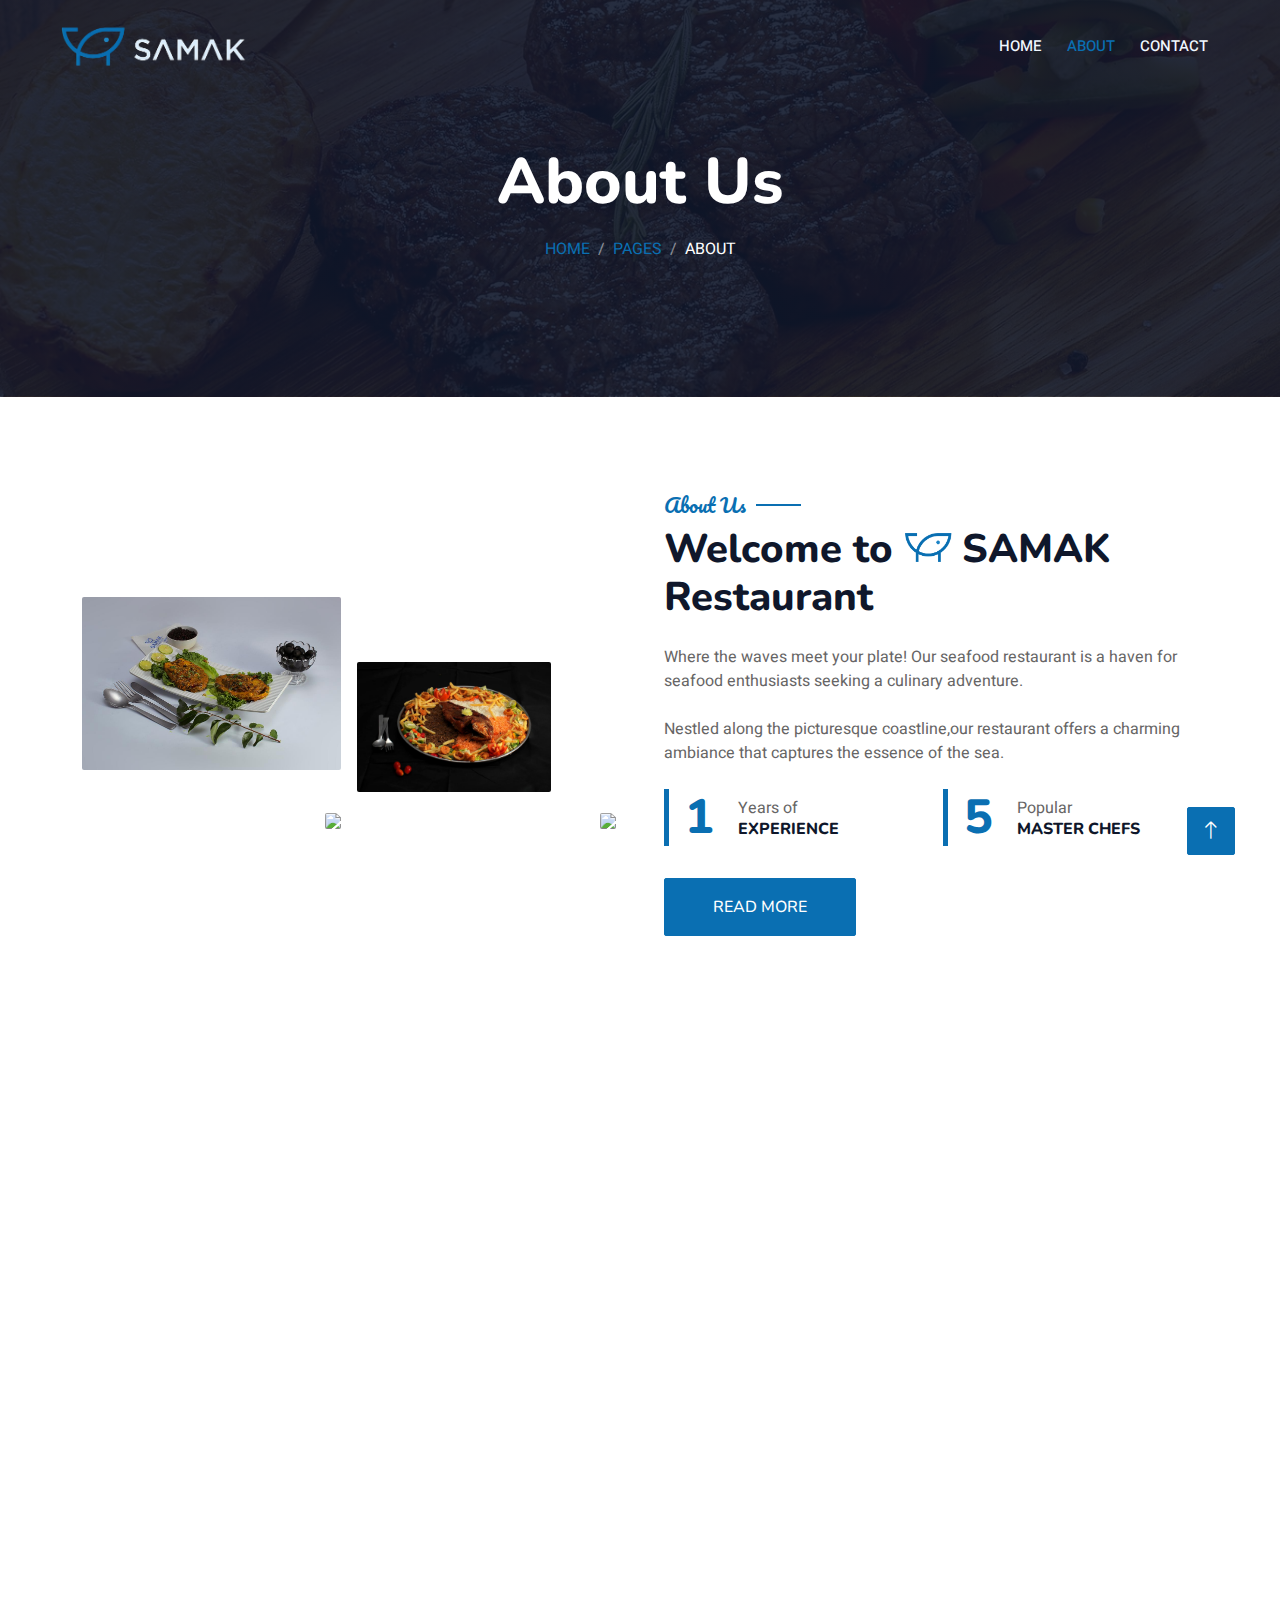
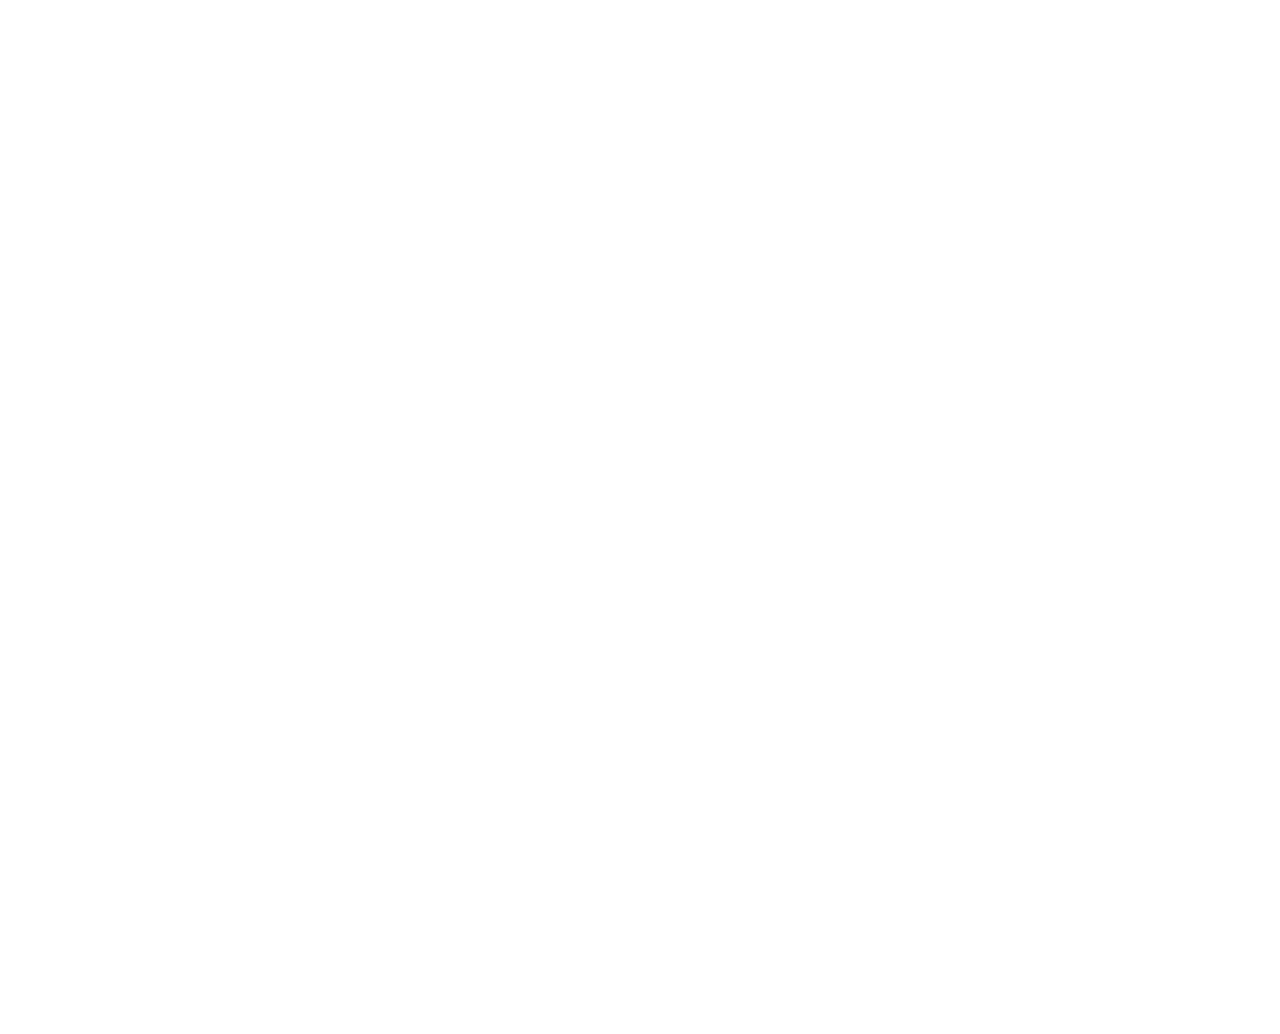
==== about.html @ fb77176c "logo link added" ====
<!DOCTYPE html>
<html lang="en">

<head>
    <meta charset="utf-8">
    <title>SAMAK</title>
    <meta content="width=device-width, initial-scale=1.0" name="viewport">
    <meta content="" name="keywords">
    <meta content="" name="description">

    <!-- Favicon -->
    <link href="logo/samak_logo.png" rel="icon">

    <!-- Google Web Fonts -->
    <link rel="preconnect" href="https://fonts.googleapis.com">
    <link rel="preconnect" href="https://fonts.gstatic.com" crossorigin>
    <link href="https://fonts.googleapis.com/css2?family=Heebo:wght@400;500;600&family=Nunito:wght@600;700;800&family=Pacifico&display=swap" rel="stylesheet">

    <!-- Icon Font Stylesheet -->
    <link href="https://cdnjs.cloudflare.com/ajax/libs/font-awesome/5.10.0/css/all.min.css" rel="stylesheet">
    <link href="https://cdn.jsdelivr.net/npm/bootstrap-icons@1.4.1/font/bootstrap-icons.css" rel="stylesheet">

    <!-- Libraries Stylesheet -->
    <link href="lib/animate/animate.min.css" rel="stylesheet">
    <link href="lib/owlcarousel/assets/owl.carousel.min.css" rel="stylesheet">
    <link href="lib/tempusdominus/css/tempusdominus-bootstrap-4.min.css" rel="stylesheet" />

    <!-- Customized Bootstrap Stylesheet -->
    <link href="css/bootstrap.min.css" rel="stylesheet">

    <!-- Template Stylesheet -->
    <link href="css/style.css" rel="stylesheet">
</head>

<body>
    <div class=" bg-white p-0">
        <!-- Spinner Start -->
        <div id="spinner" class="show bg-white position-fixed translate-middle w-100 vh-100 top-50 start-50 d-flex align-items-center justify-content-center">
            <div class="spinner-border text-primary" style="width: 3rem; height: 3rem;" role="status">
                <span class="sr-only">Loading...</span>
            </div>
        </div>
        <!-- Spinner End -->


        <!-- Navbar & Hero Start -->
        <div class=" position-relative p-0">
            <nav class="container-fluid navbar navbar-expand-lg navbar-dark bg-dark px-4 px-lg-5 py-3 py-lg-0">
                <a href="/" class="navbar-brand p-0">
                    <h1 class="text-light m-0"><i class="fa f me-3"><img src="logo/logo.png" alt=""></i></h1>
                    <!-- <img src="img/logo.png" alt="Logo"> -->
                </a>
                <button class="navbar-toggler" type="button" data-bs-toggle="collapse" data-bs-target="#navbarCollapse">
                    <span class="fa fa-bars"></span>
                </button>
                <div class="collapse navbar-collapse" id="navbarCollapse">
                    <div class="navbar-nav ms-auto py-0 pe-4">
                        <!-- <a href="about.html" class="nav-item nav-link active">About</a> -->
                        <a href="/" class="nav-item nav-link ">Home</a>
                        <a href="about.html" class="nav-item nav-link active">About</a>
                        <!-- <a href="service.html" class="nav-item nav-link">Service</a> -->
                        <!-- <a href="menu.html" class="nav-item nav-link">Menu</a> -->
                        <!-- <div class="nav-item dropdown">
                            <a href="#" class="nav-link dropdown-toggle" data-bs-toggle="dropdown">Pages</a>
                            <div class="dropdown-menu m-0">
                                <a href="booking.html" class="dropdown-item">Booking</a>
                                <a href="team.html" class="dropdown-item">Our Team</a>
                                <a href="testimonial.html" class="dropdown-item">Testimonial</a>
                            </div>
                        </div> -->
                        <a href="contact.html" class="nav-item nav-link">Contact</a>
                    </div>
                </div>
            </nav>

            <div class="py-5 bg-dark hero-header mb-5">
                <div class="container text-center my-5 pt-5 pb-4">
                    <h1 class="display-3 text-white mb-3 animated slideInDown">About Us</h1>
                    <nav aria-label="breadcrumb">
                        <ol class="breadcrumb justify-content-center text-uppercase">
                            <li class="breadcrumb-item"><a href="#">Home</a></li>
                            <li class="breadcrumb-item"><a href="#">Pages</a></li>
                            <li class="breadcrumb-item text-white active" aria-current="page">About</li>
                        </ol>
                    </nav>
                </div>
            </div>
        </div>
        <!-- Navbar & Hero End -->


        <!-- About Start -->
      <div class="container-xxl py-5">
        <div class="container">
          <div class="row g-5 align-items-center">
            <div class="col-lg-6">
              <div class="row g-3">
                <div class="col-6 text-start">
                  <img
                    class="img-fluid rounded w-100 wow zoomIn"
                    data-wow-delay="0.1s"
                    src="images/13.jpeg"
                  />
                </div>
                <div class="col-6 text-start">
                  <img
                    class="img-fluid rounded w-75 wow zoomIn"
                    data-wow-delay="0.3s"
                    src="images/17.jpeg"
                    style="margin-top: 25%"
                  />
                </div>
                <div class="col-6 text-end">
                  <img
                    class="img-fluid rounded w-75 wow zoomIn"
                    data-wow-delay="0.5s"
                    src="img/IMG_6110.png"
                  />
                </div>
                <div class="col-6 text-end">
                  <img
                    class="img-fluid rounded w-100 wow zoomIn"
                    data-wow-delay="0.7s"
                    src="img/IMG_6105.png"
                  />
                </div>
              </div>
            </div>
            <div class="col-lg-6">
              <h5
                class="section-title ff-secondary text-start text-primary fw-normal"
              >
                About Us
              </h5>
              <h1 class="mb-4">
                Welcome to
                <i class="fa text-primary me-2"
                  ><img
                    src="logo/samak_logo.png"
                    alt=""
                    style="width: 50px" /></i
                >SAMAK Restaurant
              </h1>
              <p class="mb-4">
                Where the waves meet your plate! Our seafood restaurant is a
                haven for seafood enthusiasts seeking a culinary adventure.
              </p>
              <p class="mb-4">
                Nestled along the picturesque coastline,our restaurant offers a
                charming ambiance that captures the essence of the sea.
              </p>
              <div class="row g-4 mb-4">
                <div class="col-sm-6">
                  <div
                    class="d-flex align-items-center border-start border-5 border-primary px-3"
                  >
                    <h1
                      class="flex-shrink-0 display-5 text-primary mb-0"
                      data-toggle="counter-up"
                    >
                      03
                    </h1>
                    <div class="ps-4">
                      <p class="mb-0">Years of</p>
                      <h6 class="text-uppercase mb-0">Experience</h6>
                    </div>
                  </div>
                </div>
                <div class="col-sm-6">
                  <div
                    class="d-flex align-items-center border-start border-5 border-primary px-3"
                  >
                    <h1
                      class="flex-shrink-0 display-5 text-primary mb-0"
                      data-toggle="counter-up"
                    >
                      15
                    </h1>
                    <div class="ps-4">
                      <p class="mb-0">Popular</p>
                      <h6 class="text-uppercase mb-0">Master Chefs</h6>
                    </div>
                  </div>
                </div>
              </div>
              <a class="btn btn-primary py-3 px-5 mt-2" href="">Read More</a>
            </div>
          </div>
        </div>
      </div>
      <!-- About End -->


        <!-- Team Start -->
        <div class="container-xxl pt-5 pb-3">
            <div class="container">
                <div class="text-center wow fadeInUp" data-wow-delay="0.1s">
                    <h5 class="section-title ff-secondary text-center text-primary fw-normal">Team Members</h5>
                    <h1 class="mb-5">Our Master Chefs</h1>
                </div>
                <div class="row g-4">
                    <div class="col-lg-3 col-md-6 wow fadeInUp" data-wow-delay="0.1s">
                        <div class="team-item text-center rounded overflow-hidden">
                            <div class="rounded-circle overflow-hidden m-4">
                                <img class="img-fluid" src="img/pep.png" alt="">
                            </div>
                            <h5 class="mb-0">Salman</h5>
                            <small>Seafood Maestro</small>
                            <div class="d-flex justify-content-center mt-3">
                                <a class="btn btn-square btn-primary mx-1" href=""><i class="fab fa-facebook-f"></i></a>
                                <a class="btn btn-square btn-primary mx-1" href=""><i class="fab fa-twitter"></i></a>
                                <a class="btn btn-square btn-primary mx-1" href=""><i class="fab fa-instagram"></i></a>
                            </div>
                        </div>
                    </div>
                    <div class="col-lg-3 col-md-6 wow fadeInUp" data-wow-delay="0.3s">
                        <div class="team-item text-center rounded overflow-hidden">
                            <div class="rounded-circle overflow-hidden m-4">
                                <img class="img-fluid" src="img/pep.png" alt="">
                            </div>
                            <h5 class="mb-0">Saajan</h5>
                            <small>Spice Expert</small>
                            <div class="d-flex justify-content-center mt-3">
                                <a class="btn btn-square btn-primary mx-1" href=""><i class="fab fa-facebook-f"></i></a>
                                <a class="btn btn-square btn-primary mx-1" href=""><i class="fab fa-twitter"></i></a>
                                <a class="btn btn-square btn-primary mx-1" href=""><i class="fab fa-instagram"></i></a>
                            </div>
                        </div>
                    </div>
                    <div class="col-lg-3 col-md-6 wow fadeInUp" data-wow-delay="0.5s">
                        <div class="team-item text-center rounded overflow-hidden">
                            <div class="rounded-circle overflow-hidden m-4">
                                <img class="img-fluid" src="img/pep.png" alt="">
                            </div>
                            <h5 class="mb-0">Nasim</h5>
                            <small>Grill Master</small>
                            <div class="d-flex justify-content-center mt-3">
                                <a class="btn btn-square btn-primary mx-1" href=""><i class="fab fa-facebook-f"></i></a>
                                <a class="btn btn-square btn-primary mx-1" href=""><i class="fab fa-twitter"></i></a>
                                <a class="btn btn-square btn-primary mx-1" href=""><i class="fab fa-instagram"></i></a>
                            </div>
                        </div>
                    </div>
                    <div class="col-lg-3 col-md-6 wow fadeInUp" data-wow-delay="0.7s">
                        <div class="team-item text-center rounded overflow-hidden">
                            <div class="rounded-circle overflow-hidden m-4">
                                <img class="img-fluid" src="img/pep.png" alt="">
                            </div>
                            <h5 class="mb-0">Shailaja</h5>
                            <small>Curry Connoisseur</small>
                            <div class="d-flex justify-content-center mt-3">
                                <a class="btn btn-square btn-primary mx-1" href=""><i class="fab fa-facebook-f"></i></a>
                                <a class="btn btn-square btn-primary mx-1" href=""><i class="fab fa-twitter"></i></a>
                                <a class="btn btn-square btn-primary mx-1" href=""><i class="fab fa-instagram"></i></a>
                            </div>
                        </div>
                    </div>
                </div>
            </div>
        </div>
        <!-- Team End -->
        <!-- Testimonial Start -->
        <div class="container-xxl py-5 wow fadeInUp" data-wow-delay="0.1s">
            <div class="container">
                <div class="text-center">
                    <h5 class="section-title ff-secondary text-center text-primary fw-normal">Testimonial</h5>
                    <h1 class="mb-5">Our Clients Say!!!</h1>
                </div>
                <div class="owl-carousel testimonial-carousel">
                    <div class="testimonial-item bg-transparent border rounded p-4">
                        <i class="fa fa-quote-left fa-2x text-primary mb-3"></i>
                        <p>Samak is an absolute gem in Kottakkal! The freshness of their seafood dishes is unparalleled. Every visit is a delightful experience, and I can't recommend them enough.</p>
                        <div class="d-flex align-items-center">
                            <img class="img-fluid flex-shrink-0 rounded-circle" src="img/t1.jpg" style="width: 50px; height: 50px;">
                            <div class="ps-3">
                                <h5 class="mb-1">Basims Plate</h5>
                                <small>Food Blogger</small>
                            </div>
                        </div>
                    </div>
                    <div class="testimonial-item bg-transparent border rounded p-4">
                        <i class="fa fa-quote-left fa-2x text-primary mb-3"></i>
                        <p>I've been a regular at Samak for years, and the quality of their seafood never disappoints. From the flavorful curries to the perfectly grilled fish, every dish is a culinary masterpiece.</p>
                        <div class="d-flex align-items-center">
                            <img class="img-fluid flex-shrink-0 rounded-circle" src="img/pep.png" style="width: 50px; height: 50px;">
                            <div class="ps-3">
                                <h5 class="mb-1">Vahid Dubai</h5>
                                <small>Personal Blogger</small>
                            </div>
                        </div>
                    </div>
                    <div class="testimonial-item bg-transparent border rounded p-4">
                        <i class="fa fa-quote-left fa-2x text-primary mb-3"></i>
                        <p>Samak is my go-to spot for authentic seafood in Malappuram. The ambiance is charming, the service is excellent, and the food is always fresh and flavorful. Highly recommended!</p>
                        <div class="d-flex align-items-center">
                            <img class="img-fluid flex-shrink-0 rounded-circle" src="img/t3.jpg" style="width: 50px; height: 50px;">
                            <div class="ps-3">
                                <h5 class="mb-1">Nadirshah</h5>
                                <small>Indian Actor</small>
                            </div>
                        </div>
                    </div>
                    <div class="testimonial-item bg-transparent border rounded p-4">
                        <i class="fa fa-quote-left fa-2x text-primary mb-3"></i>
                        <p>Eating at Samak is like taking a culinary journey through the flavors of Kerala. Each dish is expertly prepared, and the taste is simply divine. A must-visit for seafood lovers!</p>
                        <div class="d-flex align-items-center">
                            <img class="img-fluid flex-shrink-0 rounded-circle" src="img/t4.jpg" style="width: 50px; height: 50px;">
                            <div class="ps-3">
                                <h5 class="mb-1">Vinod kovoor</h5>
                                <small>Indian Actor</small>
                            </div>
                        </div>
                    </div>
                </div>
            </div>
        </div>
        <!-- Testimonial End -->
        

         <!-- Footer Start -->
         <div
         class="container-fluid bg-dark text-light footer pt-5 mt-5 wow fadeIn"
         data-wow-delay="0.1s"
       >
         <div class="container py-5">
           <div class="row g-5">
             
             <div class="col-lg-3 col-md-6">
               <h4
                 class="section-title ff-secondary text-start text-primary fw-normal mb-4"
               >
                 Contact
               </h4>
               <p class="mb-2">
                 <i class="fa fa-map-marker-alt me-3"></i>Samak Restaurant,
                 Kottakkal
               </p>
               <p style="margin-left: 26px">Palathara, Opp Royal Enfield</p>
               <p class="mb-2"><i class="fa fa-phone-alt me-3"></i>9605705000</p>
               <p class="mb-2"><i class="fa fa-phone-alt me-3"></i>9605715000</p>
 
               <!-- <p class="mb-2"><i class="fa fa-envelope me-3"></i>info@example.com</p> -->
               <div class="d-flex pt-2">
                 <a
                   class="btn btn-outline-light btn-social"
                   href="https://www.instagram.com/samakrestaurant?igsh=OWw5OXl3c2NpbWZ4"
                   ><i class="fab fa-instagram"></i
                 ></a>
                 <!-- <a class="btn btn-outline-light btn-social" href=""><i class="fab fa-twitter"></i></a> -->
                 <a class="btn btn-outline-light btn-social" href=""
                   ><i class="fab fa-facebook-f"></i
                 ></a>
 
                 <a class="btn btn-outline-light btn-social" href=""
                   ><i class="fab fa-youtube"></i
                 ></a>
               </div>
             </div>
             <div class="col-lg-3 col-md-6">
               <h4
                 class="section-title ff-secondary text-start text-primary fw-normal mb-4"
               >
                 Contact
               </h4>
               <p class="mb-2">
                 <i class="fa fa-map-marker-alt me-3"></i>Samak Restaurant
                 Pondichery
               </p>
               <p style="margin-left: 26px">
                 Annanagar ,Nellithope,Near IG Signal
               </p>
               <p class="mb-2"><i class="fa fa-phone-alt me-3"></i>9751434000</p>
               <p class="mb-2"><i class="fa fa-phone-alt me-3"></i>9751334000</p>
 
               <div class="d-flex pt-2">
                 <a
                   class="btn btn-outline-light btn-social"
                   href="https://www.instagram.com/samak_restaurant_pondy?igsh=ZHo1Mm9mdno1NWti"
                   ><i class="fab fa-instagram"></i
                 ></a>
                 <a class="btn btn-outline-light btn-social" href=""
                   ><i class="fab fa-facebook-f"></i
                 ></a>
                 <a class="btn btn-outline-light btn-social" href=""
                   ><i class="fab fa-youtube"></i
                 ></a>
                 <!-- <a class="btn btn-outline-light btn-social" href=""><i class="fab fa-linkedin-in"></i></a> -->
               </div>
             </div>
             <div class="col-lg-3 col-md-6">
               <h4
                 class="section-title ff-secondary text-start text-primary fw-normal mb-4"
               >
                 Contact
               </h4>
               <p class="mb-2">
                 <i class="fa fa-map-marker-alt me-3"></i>Samak Heritage
                 Restaurant
               </p>
               <p style="margin-left: 26px">
                 Chavakkad Ottathengu, Ernakulam Road
               </p>
               <p class="mb-2"><i class="fa fa-phone-alt me-3"></i>9037007000</p>
               <div class="d-flex pt-2">
                 <a
                   class="btn btn-outline-light btn-social"
                   href="https://www.instagram.com/samak_heritage_restaurant?igsh=NjB6aXA1MTFsZDVz"
                   ><i class="fab fa-instagram"></i
                 ></a>
                 <a class="btn btn-outline-light btn-social" href=""
                   ><i class="fab fa-facebook-f"></i
                 ></a>
                 <a class="btn btn-outline-light btn-social" href=""
                   ><i class="fab fa-youtube"></i
                 ></a>
                 <!-- <a class="btn btn-outline-light btn-social" href=""><i class="fab fa-linkedin-in"></i></a> -->
               </div>
             </div>
             <div class="col-lg-3 col-md-6">
               <h4
                 class="section-title ff-secondary text-start text-primary fw-normal mb-4"
               >
                 Opening
               </h4>
               <h5 class="text-light fw-normal">Monday - Saturday</h5>
               <p>09AM - 09PM</p>
               <h5 class="text-light fw-normal">Sunday</h5>
               <p>10AM - 08PM</p>
             </div>
           </div>
           <!-- <div class="col-lg-3 col-md-6">
                         <h4 class="section-title ff-secondary text-start text-primary fw-normal mb-4">Newsletter</h4>
                         <p>Dolor amet sit justo amet elitr clita ipsum elitr est.</p>
                         <div class="position-relative mx-auto" style="max-width: 400px;">
                             <input class="form-control border-primary w-100 py-3 ps-4 pe-5" type="text" placeholder="Your email">
                             <button type="button" class="btn btn-primary py-2 position-absolute top-0 end-0 mt-2 me-2">SignUp</button>
                         </div>
                     </div> -->
         </div>
         <div class="container">
           <div class="copyright">
             <div class="row">
               <div class="col-md-6 text-center text-md-start mb-3 mb-md-0">
                 &copy; <a class="border-bottom" href="#"></a> All Right
                 Reserved.
 
                 <!--/*** This template is free as long as you keep the footer author’s credit link/attribution link/backlink. If you'd like to use the template without the footer author’s credit link/attribution link/backlink, you can purchase the Credit Removal License from "https://wexorai.com/credit-removal". Thank you for your support. ***/-->
                 Designed By
                 <a class="border-bottom" href="https://wexorai.com">WexorAI</a>
               </div>
               <div class="col-md-6 text-center text-md-end">
                 <div class="footer-menu">
                   <a href="">Home</a>
                   <a href="">about</a>
                   <a href="">contact</a>
                 </div>
               </div>
             </div>
           </div>
         </div>
       </div>
        <!-- Footer End -->



        <!-- Back to Top -->
        <a href="#" class="btn btn-lg btn-primary btn-lg-square back-to-top"><i class="bi bi-arrow-up"></i></a>
    </div>

    <!-- JavaScript Libraries -->
    <script src="https://code.jquery.com/jquery-3.4.1.min.js"></script>
    <script src="https://cdn.jsdelivr.net/npm/bootstrap@5.0.0/dist/js/bootstrap.bundle.min.js"></script>
    <script src="lib/wow/wow.min.js"></script>
    <script src="lib/easing/easing.min.js"></script>
    <script src="lib/waypoints/waypoints.min.js"></script>
    <script src="lib/counterup/counterup.min.js"></script>
    <script src="lib/owlcarousel/owl.carousel.min.js"></script>
    <script src="lib/tempusdominus/js/moment.min.js"></script>
    <script src="lib/tempusdominus/js/moment-timezone.min.js"></script>
    <script src="lib/tempusdominus/js/tempusdominus-bootstrap-4.min.js"></script>

    <!-- Template Javascript -->
    <script src="js/main.js"></script>
</body>

</html>
---- css/style.css ----
/********** Template CSS **********/


:root {
    --primary: #0A6FB2;
    --light: #F1F8FF;
    --dark: #0F172B;
}

.ff-secondary {
    font-family: 'Pacifico', cursive;
}

.fw-medium {
    font-weight: 600 !important;
}

.fw-semi-bold {
    font-weight: 700 !important;
}

.back-to-top {
    position: fixed;
    display: none;
    right: 45px;
    bottom: 45px;
    z-index: 99;
}


/*** Spinner ***/
#spinner {
    opacity: 0;
    visibility: hidden;
    transition: opacity .5s ease-out, visibility 0s linear .5s;
    z-index: 99999;
}

#spinner.show {
    transition: opacity .5s ease-out, visibility 0s linear 0s;
    visibility: visible;
    opacity: 1;
}


/*** Button ***/
.btn {
    font-family: 'Nunito', sans-serif;
    font-weight: 500;
    text-transform: uppercase;
    transition: .5s;
}

.btn.btn-primary,
.btn.btn-secondary {
    color: #FFFFFF;
}

.btn-square {
    width: 38px;
    height: 38px;
}

.btn-sm-square {
    width: 32px;
    height: 32px;
}

.btn-lg-square {
    width: 48px;
    height: 48px;
}

.btn-square,
.btn-sm-square,
.btn-lg-square {
    padding: 0;
    display: flex;
    align-items: center;
    justify-content: center;
    font-weight: normal;
    border-radius: 2px;
}


/*** Navbar ***/
.navbar-dark .navbar-nav .nav-link {
    position: relative;
    margin-left: 25px;
    padding: 35px 0;
    font-size: 15px;
    color: var(--light) !important;
    text-transform: uppercase;
    font-weight: 500;
    outline: none;
    transition: .5s;
}

.sticky-top.navbar-dark .navbar-nav .nav-link {
    padding: 20px 0;
}

.navbar-dark .navbar-nav .nav-link:hover,
.navbar-dark .navbar-nav .nav-link.active {
    color: var(--primary) !important;
}

.navbar-dark .navbar-brand img {
    max-height: 60px;
    transition: .5s;
}

.sticky-top.navbar-dark .navbar-brand img {
    max-height: 45px;
}

@media (max-width: 991.98px) {
    .sticky-top.navbar-dark {
        position: relative;
    }

    .navbar-dark .navbar-collapse {
        margin-top: 15px;
        border-top: 1px solid rgba(255, 255, 255, .1)
    }

    .navbar-dark .navbar-nav .nav-link,
    .sticky-top.navbar-dark .navbar-nav .nav-link {
        padding: 10px 0;
        margin-left: 0;
    }

    .navbar-dark .navbar-brand img {
        max-height: 45px;
    }
}

@media (min-width: 992px) {
    .navbar-dark {
        position: absolute;
        width: 100%;
        top: 0;
        left: 0;
        z-index: 999;
        background: transparent !important;
    }
    
    .sticky-top.navbar-dark {
        position: fixed;
        background: var(--dark) !important;
    }
}


/*** Hero Header ***/
.hero-header {
    background: linear-gradient(rgba(15, 23, 43, .9), rgba(15, 23, 43, .9)), url(../img/bg-hero.jpg);
    background-position: center center;
    background-repeat: no-repeat;
    background-size: cover;
}

.hero-header img {
    animation: imgRotate 50s linear infinite;
}

@keyframes imgRotate { 
    100% { 
        transform: rotate(360deg); 
    } 
}

.breadcrumb-item + .breadcrumb-item::before {
    color: rgba(255, 255, 255, .5);
}


/*** Section Title ***/
.section-title {
    position: relative;
    display: inline-block;
}

.section-title::before {
    position: absolute;
    content: "";
    width: 45px;
    height: 2px;
    top: 50%;
    left: -55px;
    margin-top: -1px;
    background: var(--primary);
}

.section-title::after {
    position: absolute;
    content: "";
    width: 45px;
    height: 2px;
    top: 50%;
    right: -55px;
    margin-top: -1px;
    background: var(--primary);
}

.section-title.text-start::before,
.section-title.text-end::after {
    display: none;
}


/*** Service ***/
.service-item {
    box-shadow: 0 0 45px rgba(0, 0, 0, .08);
    transition: .5s;
}

.service-item:hover {
    background: var(--primary);
}

.service-item * {
    transition: .5s;
}

.service-item:hover * {
    color: var(--light) !important;
}


/*** Food Menu ***/
.nav-pills .nav-item .active {
    border-bottom: 2px solid var(--primary);
}


/*** Youtube Video ***/
.video {
    position: relative;
    height: 100%;
    min-height: 500px;
    background: linear-gradient(rgba(15, 23, 43, .1), rgba(15, 23, 43, .1)), url(../img/video.jpg);
    background-position: center center;
    background-repeat: no-repeat;
    background-size: cover;
}

.video .btn-play {
    position: absolute;
    z-index: 3;
    top: 50%;
    left: 50%;
    transform: translateX(-50%) translateY(-50%);
    box-sizing: content-box;
    display: block;
    width: 32px;
    height: 44px;
    border-radius: 50%;
    border: none;
    outline: none;
    padding: 18px 20px 18px 28px;
}

.video .btn-play:before {
    content: "";
    position: absolute;
    z-index: 0;
    left: 50%;
    top: 50%;
    transform: translateX(-50%) translateY(-50%);
    display: block;
    width: 100px;
    height: 100px;
    background: var(--primary);
    border-radius: 50%;
    animation: pulse-border 1500ms ease-out infinite;
}

.video .btn-play:after {
    content: "";
    position: absolute;
    z-index: 1;
    left: 50%;
    top: 50%;
    transform: translateX(-50%) translateY(-50%);
    display: block;
    width: 100px;
    height: 100px;
    background: var(--primary);
    border-radius: 50%;
    transition: all 200ms;
}

.video .btn-play img {
    position: relative;
    z-index: 3;
    max-width: 100%;
    width: auto;
    height: auto;
}

.video .btn-play span {
    display: block;
    position: relative;
    z-index: 3;
    width: 0;
    height: 0;
    border-left: 32px solid var(--dark);
    border-top: 22px solid transparent;
    border-bottom: 22px solid transparent;
}

@keyframes pulse-border {
    0% {
        transform: translateX(-50%) translateY(-50%) translateZ(0) scale(1);
        opacity: 1;
    }

    100% {
        transform: translateX(-50%) translateY(-50%) translateZ(0) scale(1.5);
        opacity: 0;
    }
}

#videoModal {
    z-index: 99999;
}

#videoModal .modal-dialog {
    position: relative;
    max-width: 800px;
    margin: 60px auto 0 auto;
}

#videoModal .modal-body {
    position: relative;
    padding: 0px;
}

#videoModal .close {
    position: absolute;
    width: 30px;
    height: 30px;
    right: 0px;
    top: -30px;
    z-index: 999;
    font-size: 30px;
    font-weight: normal;
    color: #FFFFFF;
    background: #000000;
    opacity: 1;
}


/*** Team ***/
.team-item {
    box-shadow: 0 0 45px rgba(0, 0, 0, .08);
    height: calc(100% - 38px);
    transition: .5s;
}

.team-item img {
    transition: .5s;
}

.team-item:hover img {
    transform: scale(1.1);
}

.team-item:hover {
    height: 100%;
}

.team-item .btn {
    border-radius: 38px 38px 0 0;
}


/*** Testimonial ***/
.testimonial-carousel .owl-item .testimonial-item,
.testimonial-carousel .owl-item.center .testimonial-item * {
    transition: .5s;
}

.testimonial-carousel .owl-item.center .testimonial-item {
    background: var(--primary) !important;
    border-color: var(--primary) !important;
}

.testimonial-carousel .owl-item.center .testimonial-item * {
    color: var(--light) !important;
}

.testimonial-carousel .owl-dots {
    margin-top: 24px;
    display: flex;
    align-items: flex-end;
    justify-content: center;
}

.testimonial-carousel .owl-dot {
    position: relative;
    display: inline-block;
    margin: 0 5px;
    width: 15px;
    height: 15px;
    border: 1px solid #CCCCCC;
    border-radius: 15px;
    transition: .5s;
}

.testimonial-carousel .owl-dot.active {
    background: var(--primary);
    border-color: var(--primary);
}


/*** Footer ***/
.footer .btn.btn-social {
    margin-right: 5px;
    width: 35px;
    height: 35px;
    display: flex;
    align-items: center;
    justify-content: center;
    color: var(--light);
    border: 1px solid #FFFFFF;
    border-radius: 35px;
    transition: .3s;
}

.footer .btn.btn-social:hover {
    color: var(--primary);
}

.footer .btn.btn-link {
    display: block;
    margin-bottom: 5px;
    padding: 0;
    text-align: left;
    color: #FFFFFF;
    font-size: 15px;
    font-weight: normal;
    text-transform: capitalize;
    transition: .3s;
}

.footer .btn.btn-link::before {
    position: relative;
    content: "\f105";
    font-family: "Font Awesome 5 Free";
    font-weight: 900;
    margin-right: 10px;
}

.footer .btn.btn-link:hover {
    letter-spacing: 1px;
    box-shadow: none;
}

.footer .copyright {
    padding: 25px 0;
    font-size: 15px;
    border-top: 1px solid rgba(256, 256, 256, .1);
}

.footer .copyright a {
    color: var(--light);
}

.footer .footer-menu a {
    margin-right: 15px;
    padding-right: 15px;
    border-right: 1px solid rgba(255, 255, 255, .1);
}

.footer .footer-menu a:last-child {
    margin-right: 0;
    padding-right: 0;
    border-right: none;
}
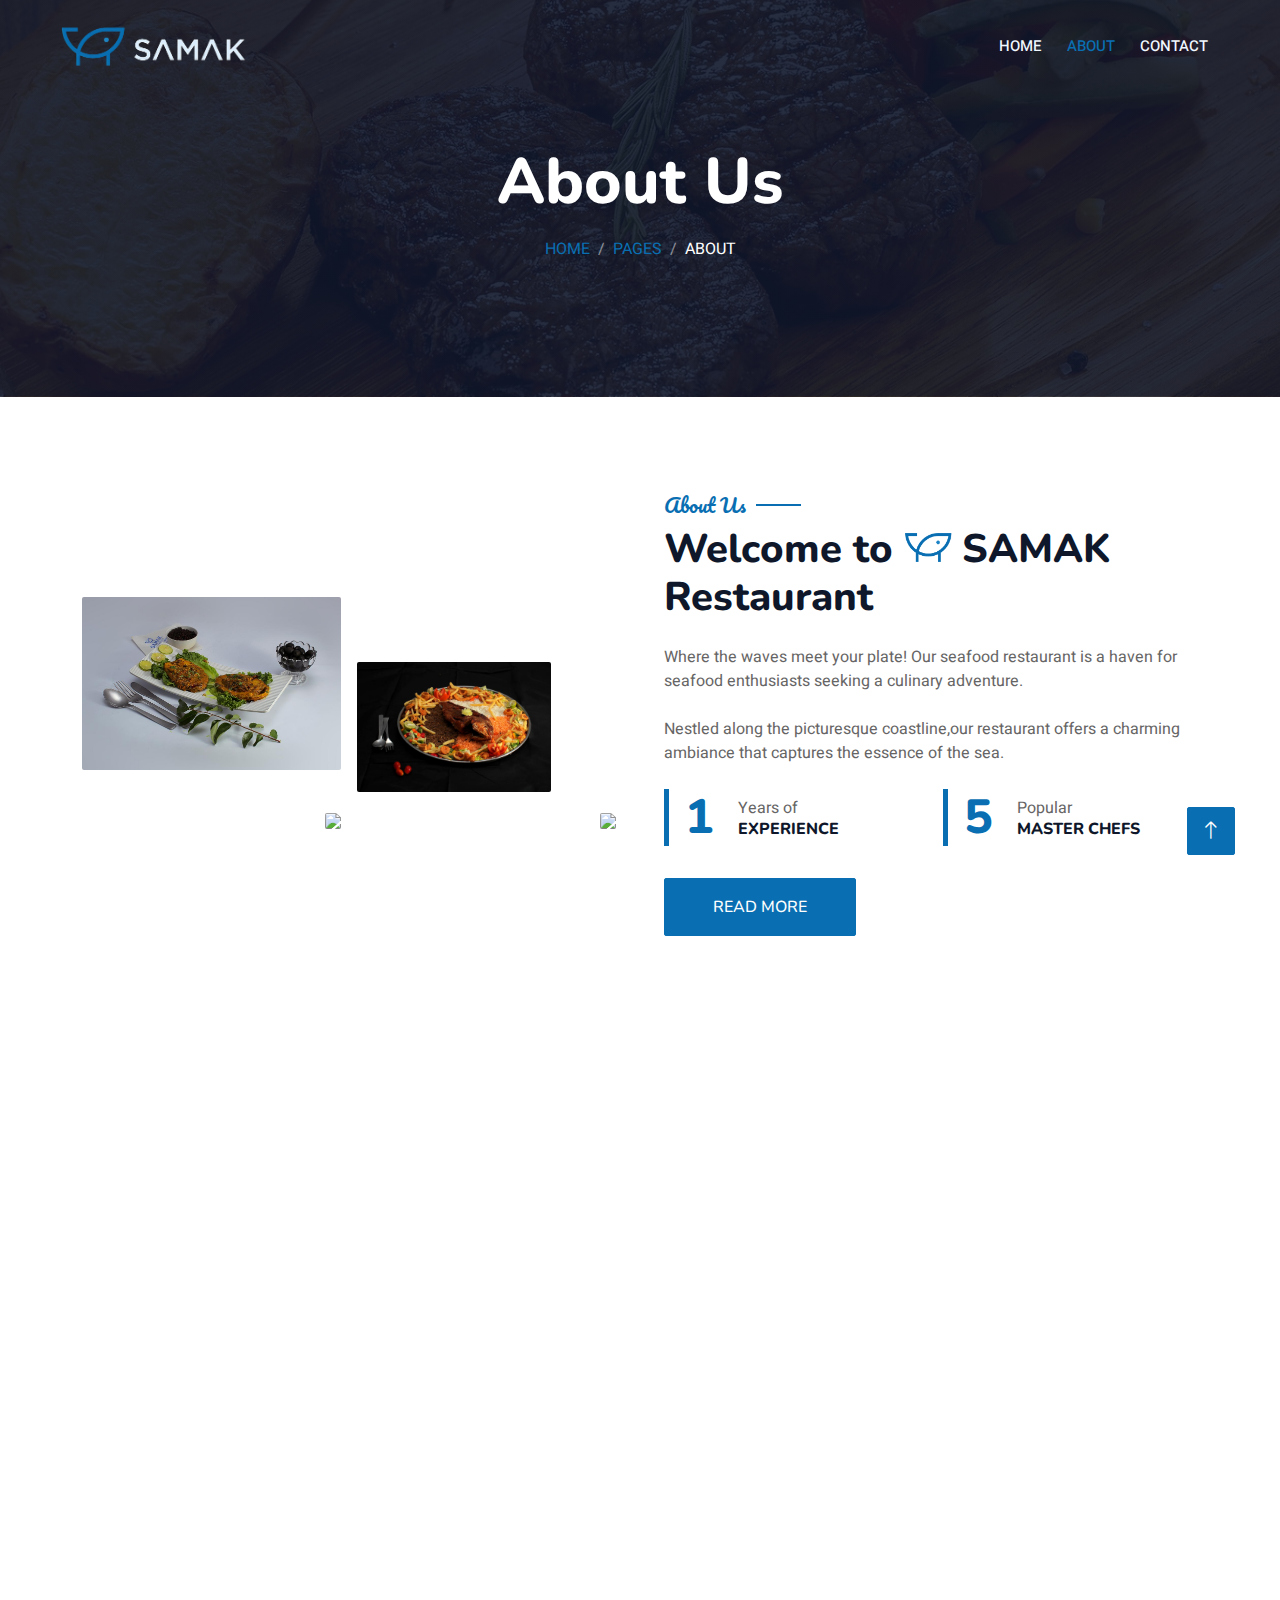
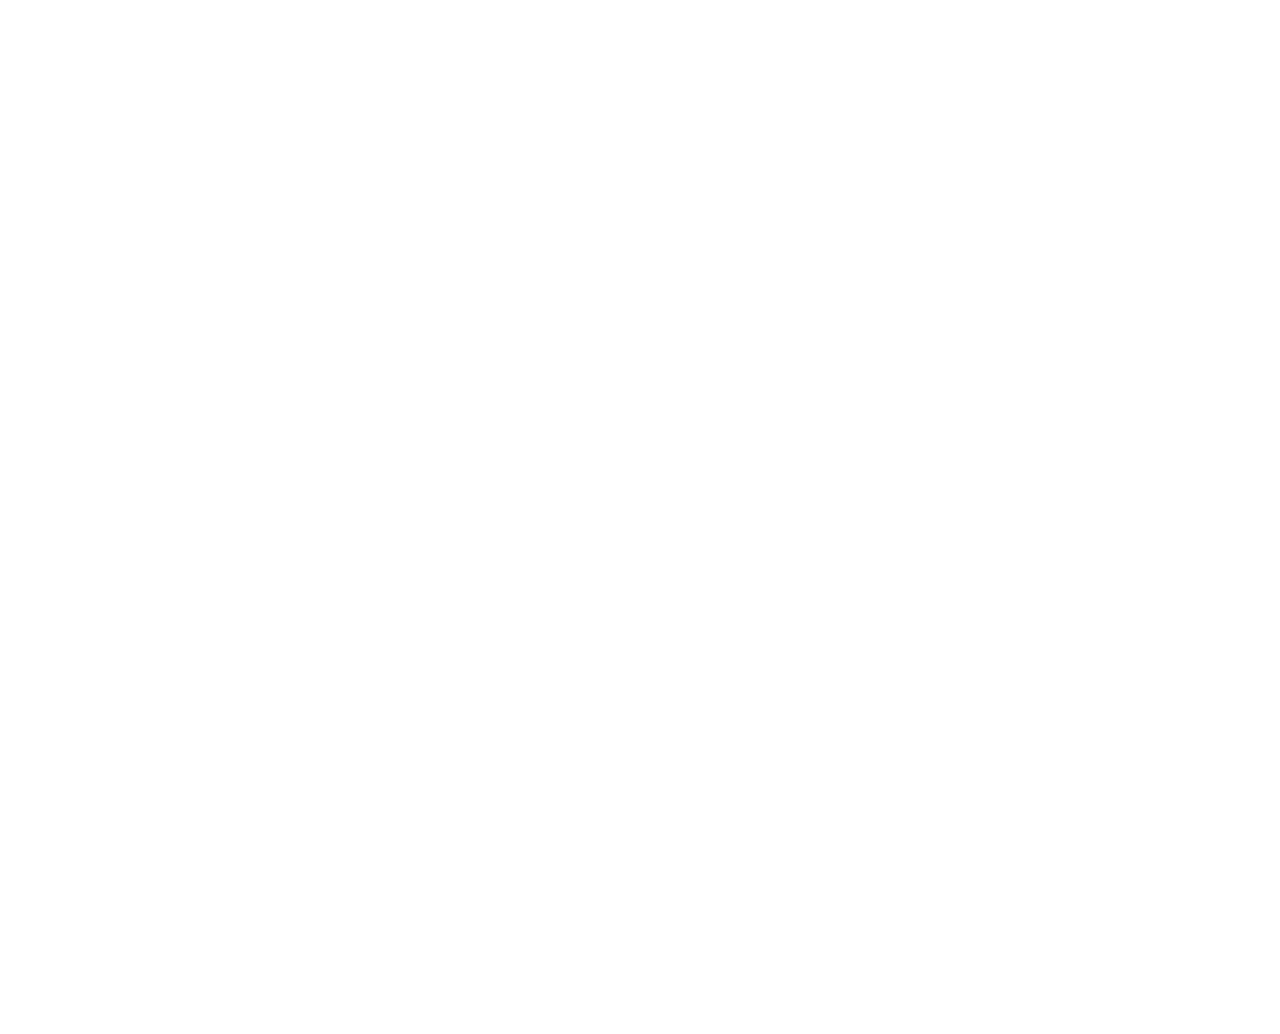
==== commit 659204de: "google console added" ====
--- a/about.html
+++ b/about.html
@@ -7,6 +7,7 @@
     <meta content="width=device-width, initial-scale=1.0" name="viewport">
     <meta content="" name="keywords">
     <meta content="" name="description">
+    <meta name="google-site-verification" content="hxzOqWLddqhd2B1pVWE96e7FLmTZ5PsidEoU0X2j74M" />
 
     <!-- Favicon -->
     <link href="logo/samak_logo.png" rel="icon">
@@ -46,7 +47,7 @@
         <!-- Navbar & Hero Start -->
         <div class=" position-relative p-0">
             <nav class="container-fluid navbar navbar-expand-lg navbar-dark bg-dark px-4 px-lg-5 py-3 py-lg-0">
-                <a href="/" class="navbar-brand p-0">
+                <a href="" class="navbar-brand p-0">
                     <h1 class="text-light m-0"><i class="fa f me-3"><img src="logo/logo.png" alt=""></i></h1>
                     <!-- <img src="img/logo.png" alt="Logo"> -->
                 </a>
@@ -55,8 +56,9 @@
                 </button>
                 <div class="collapse navbar-collapse" id="navbarCollapse">
                     <div class="navbar-nav ms-auto py-0 pe-4">
+                        <!-- <a href="index.html" class="nav-item nav-link">Home</a> -->
                         <!-- <a href="about.html" class="nav-item nav-link active">About</a> -->
-                        <a href="/" class="nav-item nav-link ">Home</a>
+                        <a href="index.html" class="nav-item nav-link ">Home</a>
                         <a href="about.html" class="nav-item nav-link active">About</a>
                         <!-- <a href="service.html" class="nav-item nav-link">Service</a> -->
                         <!-- <a href="menu.html" class="nav-item nav-link">Menu</a> -->
@@ -318,147 +320,92 @@
         
 
          <!-- Footer Start -->
-         <div
-         class="container-fluid bg-dark text-light footer pt-5 mt-5 wow fadeIn"
-         data-wow-delay="0.1s"
-       >
-         <div class="container py-5">
-           <div class="row g-5">
-             
-             <div class="col-lg-3 col-md-6">
-               <h4
-                 class="section-title ff-secondary text-start text-primary fw-normal mb-4"
-               >
-                 Contact
-               </h4>
-               <p class="mb-2">
-                 <i class="fa fa-map-marker-alt me-3"></i>Samak Restaurant,
-                 Kottakkal
-               </p>
-               <p style="margin-left: 26px">Palathara, Opp Royal Enfield</p>
-               <p class="mb-2"><i class="fa fa-phone-alt me-3"></i>9605705000</p>
-               <p class="mb-2"><i class="fa fa-phone-alt me-3"></i>9605715000</p>
- 
-               <!-- <p class="mb-2"><i class="fa fa-envelope me-3"></i>info@example.com</p> -->
-               <div class="d-flex pt-2">
-                 <a
-                   class="btn btn-outline-light btn-social"
-                   href="https://www.instagram.com/samakrestaurant?igsh=OWw5OXl3c2NpbWZ4"
-                   ><i class="fab fa-instagram"></i
-                 ></a>
-                 <!-- <a class="btn btn-outline-light btn-social" href=""><i class="fab fa-twitter"></i></a> -->
-                 <a class="btn btn-outline-light btn-social" href=""
-                   ><i class="fab fa-facebook-f"></i
-                 ></a>
- 
-                 <a class="btn btn-outline-light btn-social" href=""
-                   ><i class="fab fa-youtube"></i
-                 ></a>
-               </div>
-             </div>
-             <div class="col-lg-3 col-md-6">
-               <h4
-                 class="section-title ff-secondary text-start text-primary fw-normal mb-4"
-               >
-                 Contact
-               </h4>
-               <p class="mb-2">
-                 <i class="fa fa-map-marker-alt me-3"></i>Samak Restaurant
-                 Pondichery
-               </p>
-               <p style="margin-left: 26px">
-                 Annanagar ,Nellithope,Near IG Signal
-               </p>
-               <p class="mb-2"><i class="fa fa-phone-alt me-3"></i>9751434000</p>
-               <p class="mb-2"><i class="fa fa-phone-alt me-3"></i>9751334000</p>
- 
-               <div class="d-flex pt-2">
-                 <a
-                   class="btn btn-outline-light btn-social"
-                   href="https://www.instagram.com/samak_restaurant_pondy?igsh=ZHo1Mm9mdno1NWti"
-                   ><i class="fab fa-instagram"></i
-                 ></a>
-                 <a class="btn btn-outline-light btn-social" href=""
-                   ><i class="fab fa-facebook-f"></i
-                 ></a>
-                 <a class="btn btn-outline-light btn-social" href=""
-                   ><i class="fab fa-youtube"></i
-                 ></a>
-                 <!-- <a class="btn btn-outline-light btn-social" href=""><i class="fab fa-linkedin-in"></i></a> -->
-               </div>
-             </div>
-             <div class="col-lg-3 col-md-6">
-               <h4
-                 class="section-title ff-secondary text-start text-primary fw-normal mb-4"
-               >
-                 Contact
-               </h4>
-               <p class="mb-2">
-                 <i class="fa fa-map-marker-alt me-3"></i>Samak Heritage
-                 Restaurant
-               </p>
-               <p style="margin-left: 26px">
-                 Chavakkad Ottathengu, Ernakulam Road
-               </p>
-               <p class="mb-2"><i class="fa fa-phone-alt me-3"></i>9037007000</p>
-               <div class="d-flex pt-2">
-                 <a
-                   class="btn btn-outline-light btn-social"
-                   href="https://www.instagram.com/samak_heritage_restaurant?igsh=NjB6aXA1MTFsZDVz"
-                   ><i class="fab fa-instagram"></i
-                 ></a>
-                 <a class="btn btn-outline-light btn-social" href=""
-                   ><i class="fab fa-facebook-f"></i
-                 ></a>
-                 <a class="btn btn-outline-light btn-social" href=""
-                   ><i class="fab fa-youtube"></i
-                 ></a>
-                 <!-- <a class="btn btn-outline-light btn-social" href=""><i class="fab fa-linkedin-in"></i></a> -->
-               </div>
-             </div>
-             <div class="col-lg-3 col-md-6">
-               <h4
-                 class="section-title ff-secondary text-start text-primary fw-normal mb-4"
-               >
-                 Opening
-               </h4>
-               <h5 class="text-light fw-normal">Monday - Saturday</h5>
-               <p>09AM - 09PM</p>
-               <h5 class="text-light fw-normal">Sunday</h5>
-               <p>10AM - 08PM</p>
-             </div>
-           </div>
-           <!-- <div class="col-lg-3 col-md-6">
-                         <h4 class="section-title ff-secondary text-start text-primary fw-normal mb-4">Newsletter</h4>
-                         <p>Dolor amet sit justo amet elitr clita ipsum elitr est.</p>
-                         <div class="position-relative mx-auto" style="max-width: 400px;">
-                             <input class="form-control border-primary w-100 py-3 ps-4 pe-5" type="text" placeholder="Your email">
-                             <button type="button" class="btn btn-primary py-2 position-absolute top-0 end-0 mt-2 me-2">SignUp</button>
-                         </div>
-                     </div> -->
-         </div>
-         <div class="container">
-           <div class="copyright">
-             <div class="row">
-               <div class="col-md-6 text-center text-md-start mb-3 mb-md-0">
-                 &copy; <a class="border-bottom" href="#"></a> All Right
-                 Reserved.
- 
-                 <!--/*** This template is free as long as you keep the footer author’s credit link/attribution link/backlink. If you'd like to use the template without the footer author’s credit link/attribution link/backlink, you can purchase the Credit Removal License from "https://wexorai.com/credit-removal". Thank you for your support. ***/-->
-                 Designed By
-                 <a class="border-bottom" href="https://wexorai.com">WexorAI</a>
-               </div>
-               <div class="col-md-6 text-center text-md-end">
-                 <div class="footer-menu">
-                   <a href="">Home</a>
-                   <a href="">about</a>
-                   <a href="">contact</a>
-                 </div>
-               </div>
-             </div>
-           </div>
-         </div>
-       </div>
+         <div class="container-fluid bg-dark text-light footer pt-5 mt-5 wow fadeIn" data-wow-delay="0.1s">
+            <div class="container py-5">
+                <div class="row g-5">
+                    <div class="col-lg-3 col-md-6">
+                        <h4 class="section-title ff-secondary text-start text-primary fw-normal mb-4">Contact</h4>
+                        <p class="mb-2"><i class="fa fa-map-marker-alt me-3"></i>Samak Heritage Restaurant</p>
+                        <p  style="margin-left:26px;">Chavakkad Ottathengu, Ernakulam Road</p>
+                        <p class="mb-2"><i class="fa fa-phone-alt me-3"></i>9037007000</p>  
+                        <div class="d-flex pt-2">
+                            <a class="btn btn-outline-light btn-social" href="https://www.instagram.com/samak_heritage_restaurant?igsh=NjB6aXA1MTFsZDVz"><i class="fab fa-instagram"></i></a>
+                            <a class="btn btn-outline-light btn-social" href=""><i class="fab fa-facebook-f"></i></a>
+                            <a class="btn btn-outline-light btn-social" href=""><i class="fab fa-youtube"></i></a>
+                            <!-- <a class="btn btn-outline-light btn-social" href=""><i class="fab fa-linkedin-in"></i></a> -->
+                        </div>
+                        
+                    </div>
+                    <div class="col-lg-3 col-md-6">
+                        <h4 class="section-title ff-secondary text-start text-primary fw-normal mb-4">Contact</h4>
+                        <p class="mb-2"><i class="fa fa-map-marker-alt me-3"></i>Samak Restaurant, Kottakkal </p>
+                          <p  style="margin-left:26px;">Palathara, Opp Royal Enfield</p>
+                        <p class="mb-2"><i class="fa fa-phone-alt me-3"></i>9605705000</p>
+                        <p class="mb-2"><i class="fa fa-phone-alt me-3"></i>9605715000</p>
+
+                        
+                        <!-- <p class="mb-2"><i class="fa fa-envelope me-3"></i>info@example.com</p> -->
+                        <div class="d-flex pt-2">
+                            <a class="btn btn-outline-light btn-social" href="https://www.instagram.com/samakrestaurant?igsh=OWw5OXl3c2NpbWZ4"><i class="fab fa-instagram"></i></a>
+                            <!-- <a class="btn btn-outline-light btn-social" href=""><i class="fab fa-twitter"></i></a> -->
+                            <a class="btn btn-outline-light btn-social" href=""><i class="fab fa-facebook-f"></i></a>
+                            
+                            <a class="btn btn-outline-light btn-social" href=""><i class="fab fa-youtube"></i></a>
+                        </div>
+                    </div>
+                    <div class="col-lg-3 col-md-6">
+                        <h4 class="section-title ff-secondary text-start text-primary fw-normal mb-4">Contact</h4>
+                        <p class="mb-2"><i class="fa fa-map-marker-alt me-3"></i>Samak Restaurant Pondichery </p>
+                            <p  style="margin-left:26px;">Annanagar ,Nellithope,Near IG Signal</p>
+                        <p class="mb-2"><i class="fa fa-phone-alt me-3"></i>9751434000</p>
+                        <p class="mb-2"><i class="fa fa-phone-alt me-3"></i>9751334000</p>
+                    
+                    <div class="d-flex pt-2">
+                        <a class="btn btn-outline-light btn-social" href="https://www.instagram.com/samak_restaurant_pondy?igsh=ZHo1Mm9mdno1NWti"><i class="fab fa-instagram"></i></a>
+                        <a class="btn btn-outline-light btn-social" href=""><i class="fab fa-facebook-f"></i></a>
+                        <a class="btn btn-outline-light btn-social" href=""><i class="fab fa-youtube"></i></a>
+                        <!-- <a class="btn btn-outline-light btn-social" href=""><i class="fab fa-linkedin-in"></i></a> -->
+                    </div>
+                </div>
+                    <div class="col-lg-3 col-md-6">
+                        <h4 class="section-title ff-secondary text-start text-primary fw-normal mb-4">Opening</h4>
+                        <h5 class="text-light fw-normal">Monday - Saturday</h5>
+                        <p>09AM - 09PM</p>
+                        <h5 class="text-light fw-normal">Sunday</h5>
+                        <p>10AM - 08PM</p>
+                    </div>
+                    
+                </div>
+                    <!-- <div class="col-lg-3 col-md-6">
+                        <h4 class="section-title ff-secondary text-start text-primary fw-normal mb-4">Newsletter</h4>
+                        <p>Dolor amet sit justo amet elitr clita ipsum elitr est.</p>
+                        <div class="position-relative mx-auto" style="max-width: 400px;">
+                            <input class="form-control border-primary w-100 py-3 ps-4 pe-5" type="text" placeholder="Your email">
+                            <button type="button" class="btn btn-primary py-2 position-absolute top-0 end-0 mt-2 me-2">SignUp</button>
+                        </div>
+                    </div> -->
+                
+            </div>
+            <div class="container">
+                <div class="copyright">
+                    <div class="row">
+                        <div class="col-md-6 text-center text-md-start mb-3 mb-md-0">
+                            &copy; <a class="border-bottom" href="#"></a> All Right Reserved. 
+							
+							<!--/*** This template is free as long as you keep the footer author’s credit link/attribution link/backlink. If you'd like to use the template without the footer author’s credit link/attribution link/backlink, you can purchase the Credit Removal License from "https://wexorai.com/credit-removal". Thank you for your support. ***/-->
+							Designed By <a class="border-bottom" href="https://wexorai.com">WexorAI</a>
+                        </div>
+                        <div class="col-md-6 text-center text-md-end">
+                            <div class="footer-menu">
+                                <a href="">Home</a>
+                                <a href="">about</a>
+                                <a href="">contact</a>
+                            </div>
+                        </div>
+                    </div>
+                </div>
+            </div>
+        </div>
         <!-- Footer End -->
 
 
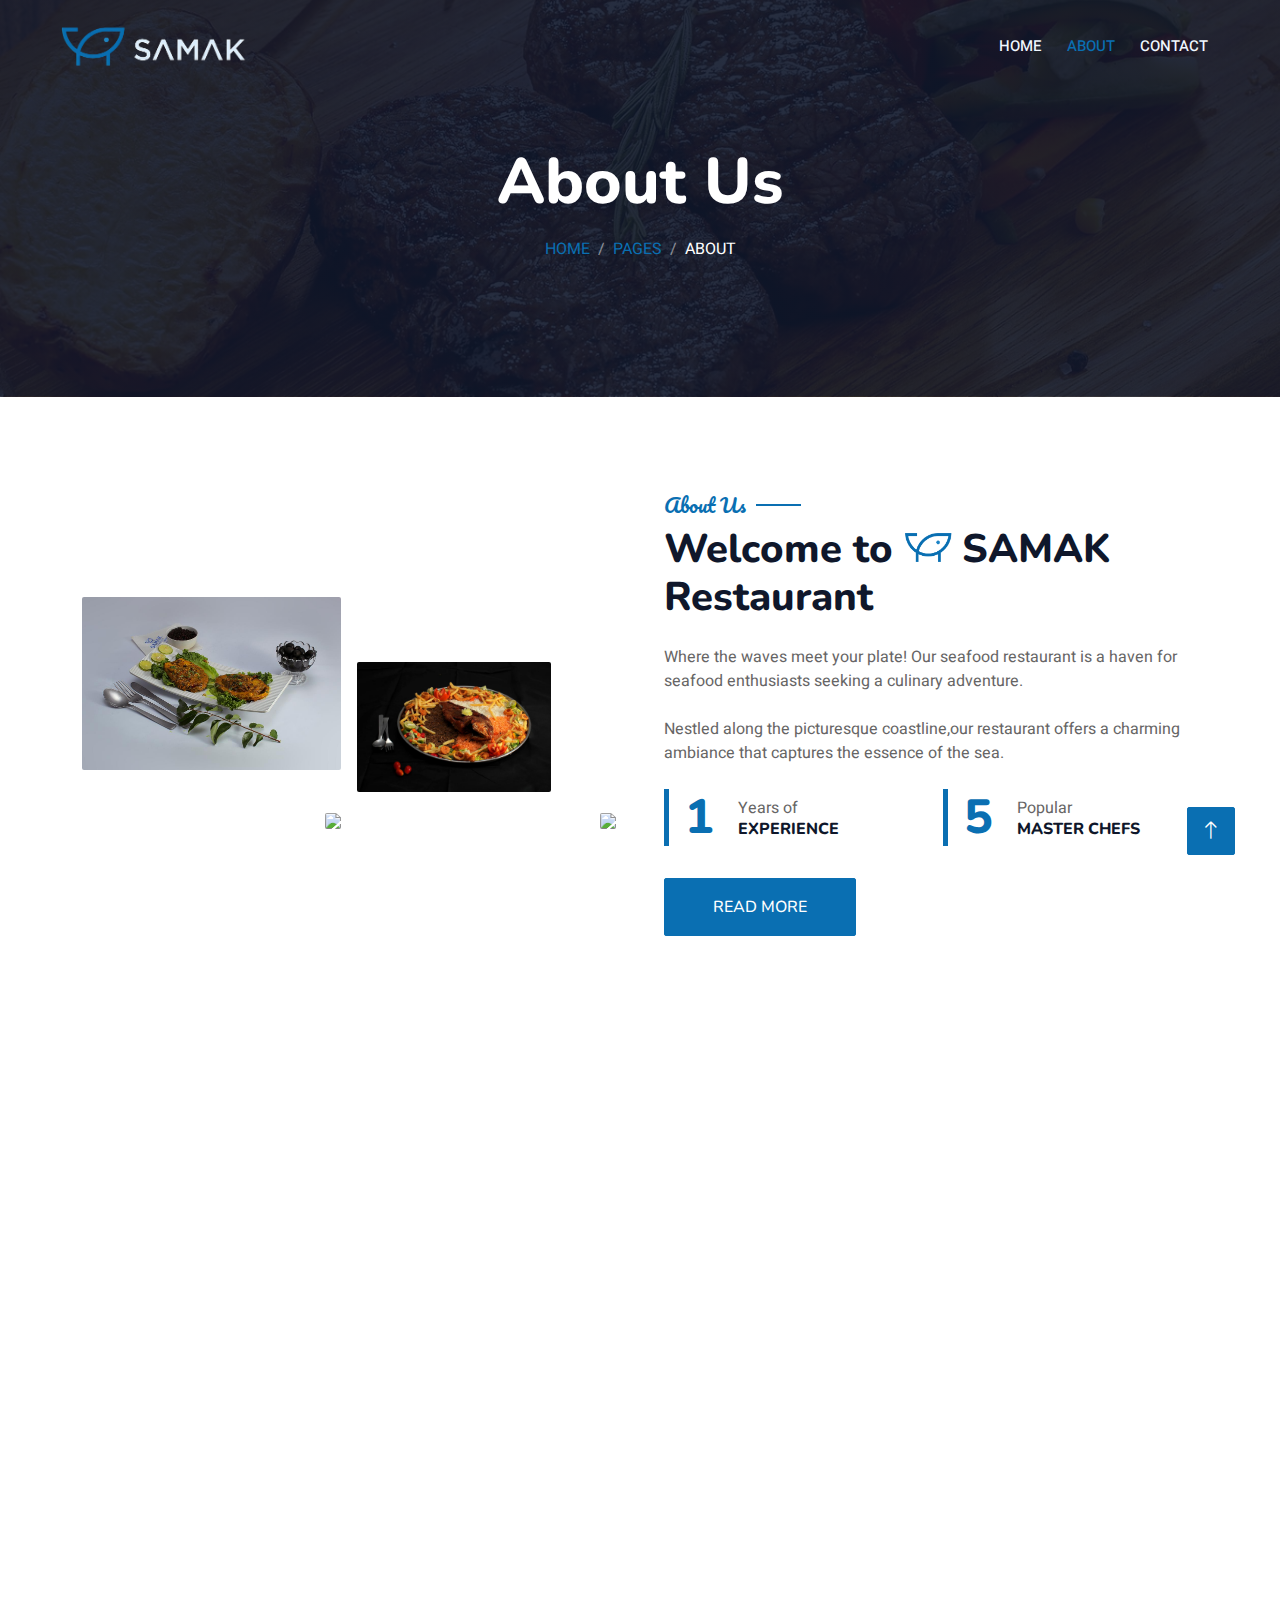
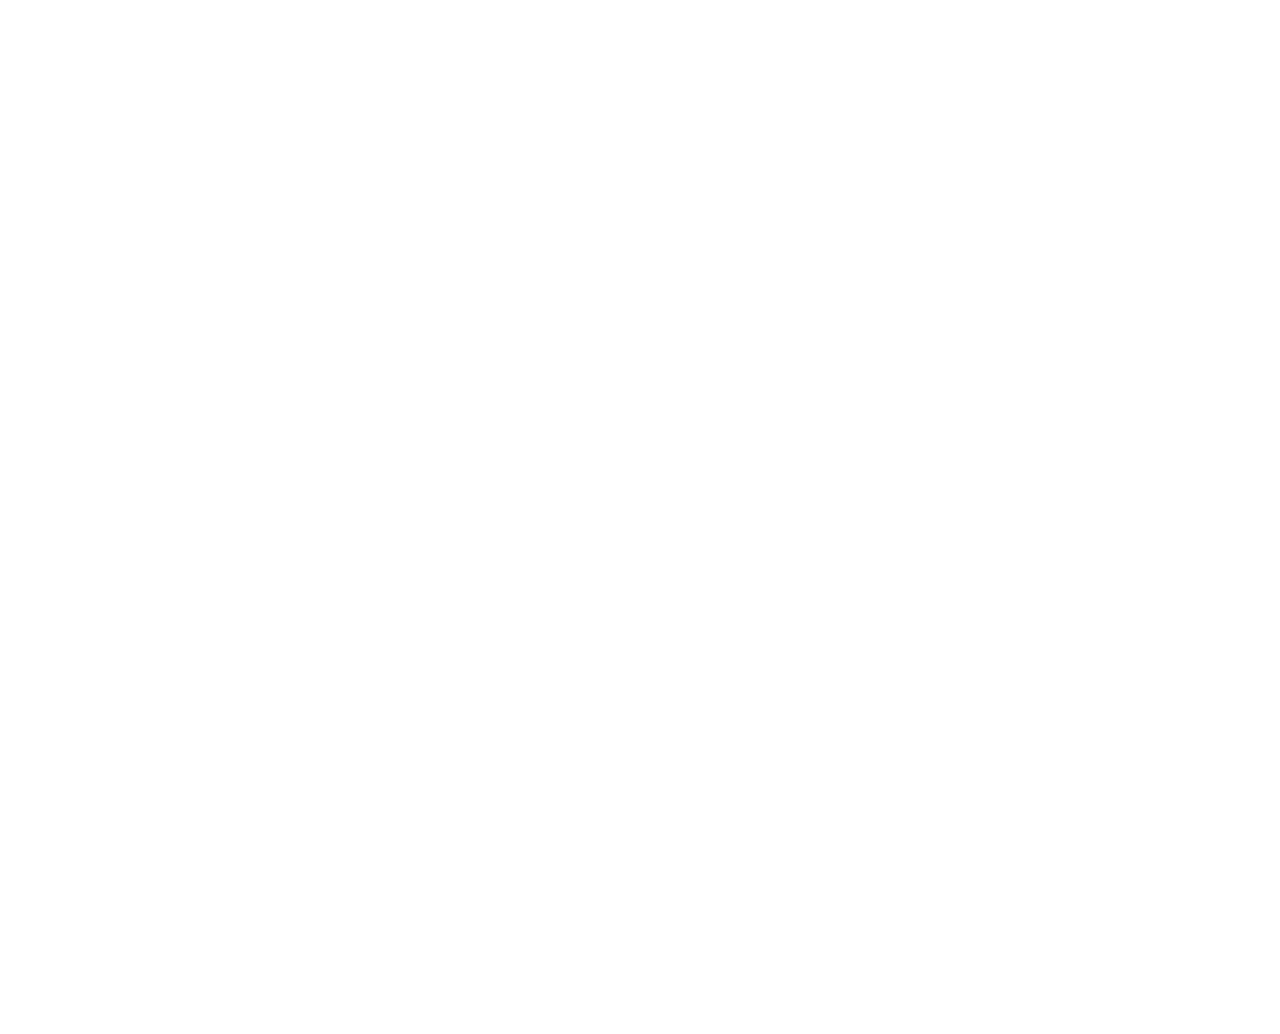
==== commit 24a254c8: "Merge branch 'main' of https://github.com/c1wexorhost/A8" ====
--- a/about.html
+++ b/about.html
@@ -47,7 +47,7 @@
         <!-- Navbar & Hero Start -->
         <div class=" position-relative p-0">
             <nav class="container-fluid navbar navbar-expand-lg navbar-dark bg-dark px-4 px-lg-5 py-3 py-lg-0">
-                <a href="" class="navbar-brand p-0">
+                <a href="/" class="navbar-brand p-0">
                     <h1 class="text-light m-0"><i class="fa f me-3"><img src="logo/logo.png" alt=""></i></h1>
                     <!-- <img src="img/logo.png" alt="Logo"> -->
                 </a>
@@ -56,9 +56,8 @@
                 </button>
                 <div class="collapse navbar-collapse" id="navbarCollapse">
                     <div class="navbar-nav ms-auto py-0 pe-4">
-                        <!-- <a href="index.html" class="nav-item nav-link">Home</a> -->
                         <!-- <a href="about.html" class="nav-item nav-link active">About</a> -->
-                        <a href="index.html" class="nav-item nav-link ">Home</a>
+                        <a href="/" class="nav-item nav-link ">Home</a>
                         <a href="about.html" class="nav-item nav-link active">About</a>
                         <!-- <a href="service.html" class="nav-item nav-link">Service</a> -->
                         <!-- <a href="menu.html" class="nav-item nav-link">Menu</a> -->
@@ -320,92 +319,145 @@
         
 
          <!-- Footer Start -->
-         <div class="container-fluid bg-dark text-light footer pt-5 mt-5 wow fadeIn" data-wow-delay="0.1s">
-            <div class="container py-5">
-                <div class="row g-5">
-                    <div class="col-lg-3 col-md-6">
-                        <h4 class="section-title ff-secondary text-start text-primary fw-normal mb-4">Contact</h4>
-                        <p class="mb-2"><i class="fa fa-map-marker-alt me-3"></i>Samak Heritage Restaurant</p>
-                        <p  style="margin-left:26px;">Chavakkad Ottathengu, Ernakulam Road</p>
-                        <p class="mb-2"><i class="fa fa-phone-alt me-3"></i>9037007000</p>  
-                        <div class="d-flex pt-2">
-                            <a class="btn btn-outline-light btn-social" href="https://www.instagram.com/samak_heritage_restaurant?igsh=NjB6aXA1MTFsZDVz"><i class="fab fa-instagram"></i></a>
-                            <a class="btn btn-outline-light btn-social" href=""><i class="fab fa-facebook-f"></i></a>
-                            <a class="btn btn-outline-light btn-social" href=""><i class="fab fa-youtube"></i></a>
-                            <!-- <a class="btn btn-outline-light btn-social" href=""><i class="fab fa-linkedin-in"></i></a> -->
-                        </div>
-                        
-                    </div>
-                    <div class="col-lg-3 col-md-6">
-                        <h4 class="section-title ff-secondary text-start text-primary fw-normal mb-4">Contact</h4>
-                        <p class="mb-2"><i class="fa fa-map-marker-alt me-3"></i>Samak Restaurant, Kottakkal </p>
-                          <p  style="margin-left:26px;">Palathara, Opp Royal Enfield</p>
-                        <p class="mb-2"><i class="fa fa-phone-alt me-3"></i>9605705000</p>
-                        <p class="mb-2"><i class="fa fa-phone-alt me-3"></i>9605715000</p>
-
-                        
-                        <!-- <p class="mb-2"><i class="fa fa-envelope me-3"></i>info@example.com</p> -->
-                        <div class="d-flex pt-2">
-                            <a class="btn btn-outline-light btn-social" href="https://www.instagram.com/samakrestaurant?igsh=OWw5OXl3c2NpbWZ4"><i class="fab fa-instagram"></i></a>
-                            <!-- <a class="btn btn-outline-light btn-social" href=""><i class="fab fa-twitter"></i></a> -->
-                            <a class="btn btn-outline-light btn-social" href=""><i class="fab fa-facebook-f"></i></a>
-                            
-                            <a class="btn btn-outline-light btn-social" href=""><i class="fab fa-youtube"></i></a>
-                        </div>
-                    </div>
-                    <div class="col-lg-3 col-md-6">
-                        <h4 class="section-title ff-secondary text-start text-primary fw-normal mb-4">Contact</h4>
-                        <p class="mb-2"><i class="fa fa-map-marker-alt me-3"></i>Samak Restaurant Pondichery </p>
-                            <p  style="margin-left:26px;">Annanagar ,Nellithope,Near IG Signal</p>
-                        <p class="mb-2"><i class="fa fa-phone-alt me-3"></i>9751434000</p>
-                        <p class="mb-2"><i class="fa fa-phone-alt me-3"></i>9751334000</p>
-                    
-                    <div class="d-flex pt-2">
-                        <a class="btn btn-outline-light btn-social" href="https://www.instagram.com/samak_restaurant_pondy?igsh=ZHo1Mm9mdno1NWti"><i class="fab fa-instagram"></i></a>
-                        <a class="btn btn-outline-light btn-social" href=""><i class="fab fa-facebook-f"></i></a>
-                        <a class="btn btn-outline-light btn-social" href=""><i class="fab fa-youtube"></i></a>
-                        <!-- <a class="btn btn-outline-light btn-social" href=""><i class="fab fa-linkedin-in"></i></a> -->
-                    </div>
-                </div>
-                    <div class="col-lg-3 col-md-6">
-                        <h4 class="section-title ff-secondary text-start text-primary fw-normal mb-4">Opening</h4>
-                        <h5 class="text-light fw-normal">Monday - Saturday</h5>
-                        <p>09AM - 09PM</p>
-                        <h5 class="text-light fw-normal">Sunday</h5>
-                        <p>10AM - 08PM</p>
-                    </div>
-                    
-                </div>
-                    <!-- <div class="col-lg-3 col-md-6">
-                        <h4 class="section-title ff-secondary text-start text-primary fw-normal mb-4">Newsletter</h4>
-                        <p>Dolor amet sit justo amet elitr clita ipsum elitr est.</p>
-                        <div class="position-relative mx-auto" style="max-width: 400px;">
-                            <input class="form-control border-primary w-100 py-3 ps-4 pe-5" type="text" placeholder="Your email">
-                            <button type="button" class="btn btn-primary py-2 position-absolute top-0 end-0 mt-2 me-2">SignUp</button>
-                        </div>
-                    </div> -->
-                
-            </div>
-            <div class="container">
-                <div class="copyright">
-                    <div class="row">
-                        <div class="col-md-6 text-center text-md-start mb-3 mb-md-0">
-                            &copy; <a class="border-bottom" href="#"></a> All Right Reserved. 
-							
-							<!--/*** This template is free as long as you keep the footer author’s credit link/attribution link/backlink. If you'd like to use the template without the footer author’s credit link/attribution link/backlink, you can purchase the Credit Removal License from "https://wexorai.com/credit-removal". Thank you for your support. ***/-->
-							Designed By <a class="border-bottom" href="https://wexorai.com">WexorAI</a>
-                        </div>
-                        <div class="col-md-6 text-center text-md-end">
-                            <div class="footer-menu">
-                                <a href="">Home</a>
-                                <a href="">about</a>
-                                <a href="">contact</a>
-                            </div>
-                        </div>
-                    </div>
-                </div>
-            </div>
-        </div>
+         <div
+         class="container-fluid bg-dark text-light footer pt-5 mt-5 wow fadeIn"
+         data-wow-delay="0.1s"
+       >
+         <div class="container py-5">
+           <div class="row g-5">
+             
+             <div class="col-lg-3 col-md-6">
+               <h4
+                 class="section-title ff-secondary text-start text-primary fw-normal mb-4"
+               >
+                 Contact
+               </h4>
+               <p class="mb-2">
+                 <i class="fa fa-map-marker-alt me-3"></i>Samak Restaurant,
+                 Kottakkal
+               </p>
+               <p style="margin-left: 26px">Palathara, Opp Royal Enfield</p>
+               <p class="mb-2"><i class="fa fa-phone-alt me-3"></i>9605705000</p>
+               <p class="mb-2"><i class="fa fa-phone-alt me-3"></i>9605715000</p>
+ 
+               <!-- <p class="mb-2"><i class="fa fa-envelope me-3"></i>info@example.com</p> -->
+               <div class="d-flex pt-2">
+                 <a
+                   class="btn btn-outline-light btn-social"
+                   href="https://www.instagram.com/samakrestaurant?igsh=OWw5OXl3c2NpbWZ4"
+                   ><i class="fab fa-instagram"></i
+                 ></a>
+                 <!-- <a class="btn btn-outline-light btn-social" href=""><i class="fab fa-twitter"></i></a> -->
+                 <a class="btn btn-outline-light btn-social" href=""
+                   ><i class="fab fa-facebook-f"></i
+                 ></a>
+ 
+                 <a class="btn btn-outline-light btn-social" href=""
+                   ><i class="fab fa-youtube"></i
+                 ></a>
+               </div>
+             </div>
+             <div class="col-lg-3 col-md-6">
+               <h4
+                 class="section-title ff-secondary text-start text-primary fw-normal mb-4"
+               >
+                 Contact
+               </h4>
+               <p class="mb-2">
+                 <i class="fa fa-map-marker-alt me-3"></i>Samak Restaurant
+                 Pondichery
+               </p>
+               <p style="margin-left: 26px">
+                 Annanagar ,Nellithope,Near IG Signal
+               </p>
+               <p class="mb-2"><i class="fa fa-phone-alt me-3"></i>9751434000</p>
+               <p class="mb-2"><i class="fa fa-phone-alt me-3"></i>9751334000</p>
+ 
+               <div class="d-flex pt-2">
+                 <a
+                   class="btn btn-outline-light btn-social"
+                   href="https://www.instagram.com/samak_restaurant_pondy?igsh=ZHo1Mm9mdno1NWti"
+                   ><i class="fab fa-instagram"></i
+                 ></a>
+                 <a class="btn btn-outline-light btn-social" href=""
+                   ><i class="fab fa-facebook-f"></i
+                 ></a>
+                 <a class="btn btn-outline-light btn-social" href=""
+                   ><i class="fab fa-youtube"></i
+                 ></a>
+                 <!-- <a class="btn btn-outline-light btn-social" href=""><i class="fab fa-linkedin-in"></i></a> -->
+               </div>
+             </div>
+             <div class="col-lg-3 col-md-6">
+               <h4
+                 class="section-title ff-secondary text-start text-primary fw-normal mb-4"
+               >
+                 Contact
+               </h4>
+               <p class="mb-2">
+                 <i class="fa fa-map-marker-alt me-3"></i>Samak Heritage
+                 Restaurant
+               </p>
+               <p style="margin-left: 26px">
+                 Chavakkad Ottathengu, Ernakulam Road
+               </p>
+               <p class="mb-2"><i class="fa fa-phone-alt me-3"></i>9037007000</p>
+               <div class="d-flex pt-2">
+                 <a
+                   class="btn btn-outline-light btn-social"
+                   href="https://www.instagram.com/samak_heritage_restaurant?igsh=NjB6aXA1MTFsZDVz"
+                   ><i class="fab fa-instagram"></i
+                 ></a>
+                 <a class="btn btn-outline-light btn-social" href=""
+                   ><i class="fab fa-facebook-f"></i
+                 ></a>
+                 <a class="btn btn-outline-light btn-social" href=""
+                   ><i class="fab fa-youtube"></i
+                 ></a>
+                 <!-- <a class="btn btn-outline-light btn-social" href=""><i class="fab fa-linkedin-in"></i></a> -->
+               </div>
+             </div>
+             <div class="col-lg-3 col-md-6">
+                <h4
+                  class="section-title ff-secondary text-start text-primary fw-normal mb-4"
+                >
+                  Opening
+                </h4>
+                <h5 class="text-light fw-normal">Monday - Sunday</h5>
+                <p>12 AM - 12 PM</p>
+              </div>
+           </div>
+           <!-- <div class="col-lg-3 col-md-6">
+                         <h4 class="section-title ff-secondary text-start text-primary fw-normal mb-4">Newsletter</h4>
+                         <p>Dolor amet sit justo amet elitr clita ipsum elitr est.</p>
+                         <div class="position-relative mx-auto" style="max-width: 400px;">
+                             <input class="form-control border-primary w-100 py-3 ps-4 pe-5" type="text" placeholder="Your email">
+                             <button type="button" class="btn btn-primary py-2 position-absolute top-0 end-0 mt-2 me-2">SignUp</button>
+                         </div>
+                     </div> -->
+         </div>
+         <div class="container">
+           <div class="copyright">
+             <div class="row">
+               <div class="col-md-6 text-center text-md-start mb-3 mb-md-0">
+                 &copy; <a class="border-bottom" href="#"></a> All Right
+                 Reserved.
+ 
+                 <!--/*** This template is free as long as you keep the footer author’s credit link/attribution link/backlink. If you'd like to use the template without the footer author’s credit link/attribution link/backlink, you can purchase the Credit Removal License from "https://wexorai.com/credit-removal". Thank you for your support. ***/-->
+                 Designed By
+                 <a class="border-bottom" href="https://wexorai.com">WexorAI</a>
+               </div>
+               <div class="col-md-6 text-center text-md-end">
+                 <div class="footer-menu">
+                   <a href="">Home</a>
+                   <a href="">about</a>
+                   <a href="">contact</a>
+                 </div>
+               </div>
+             </div>
+           </div>
+         </div>
+       </div>
         <!-- Footer End -->
 
 
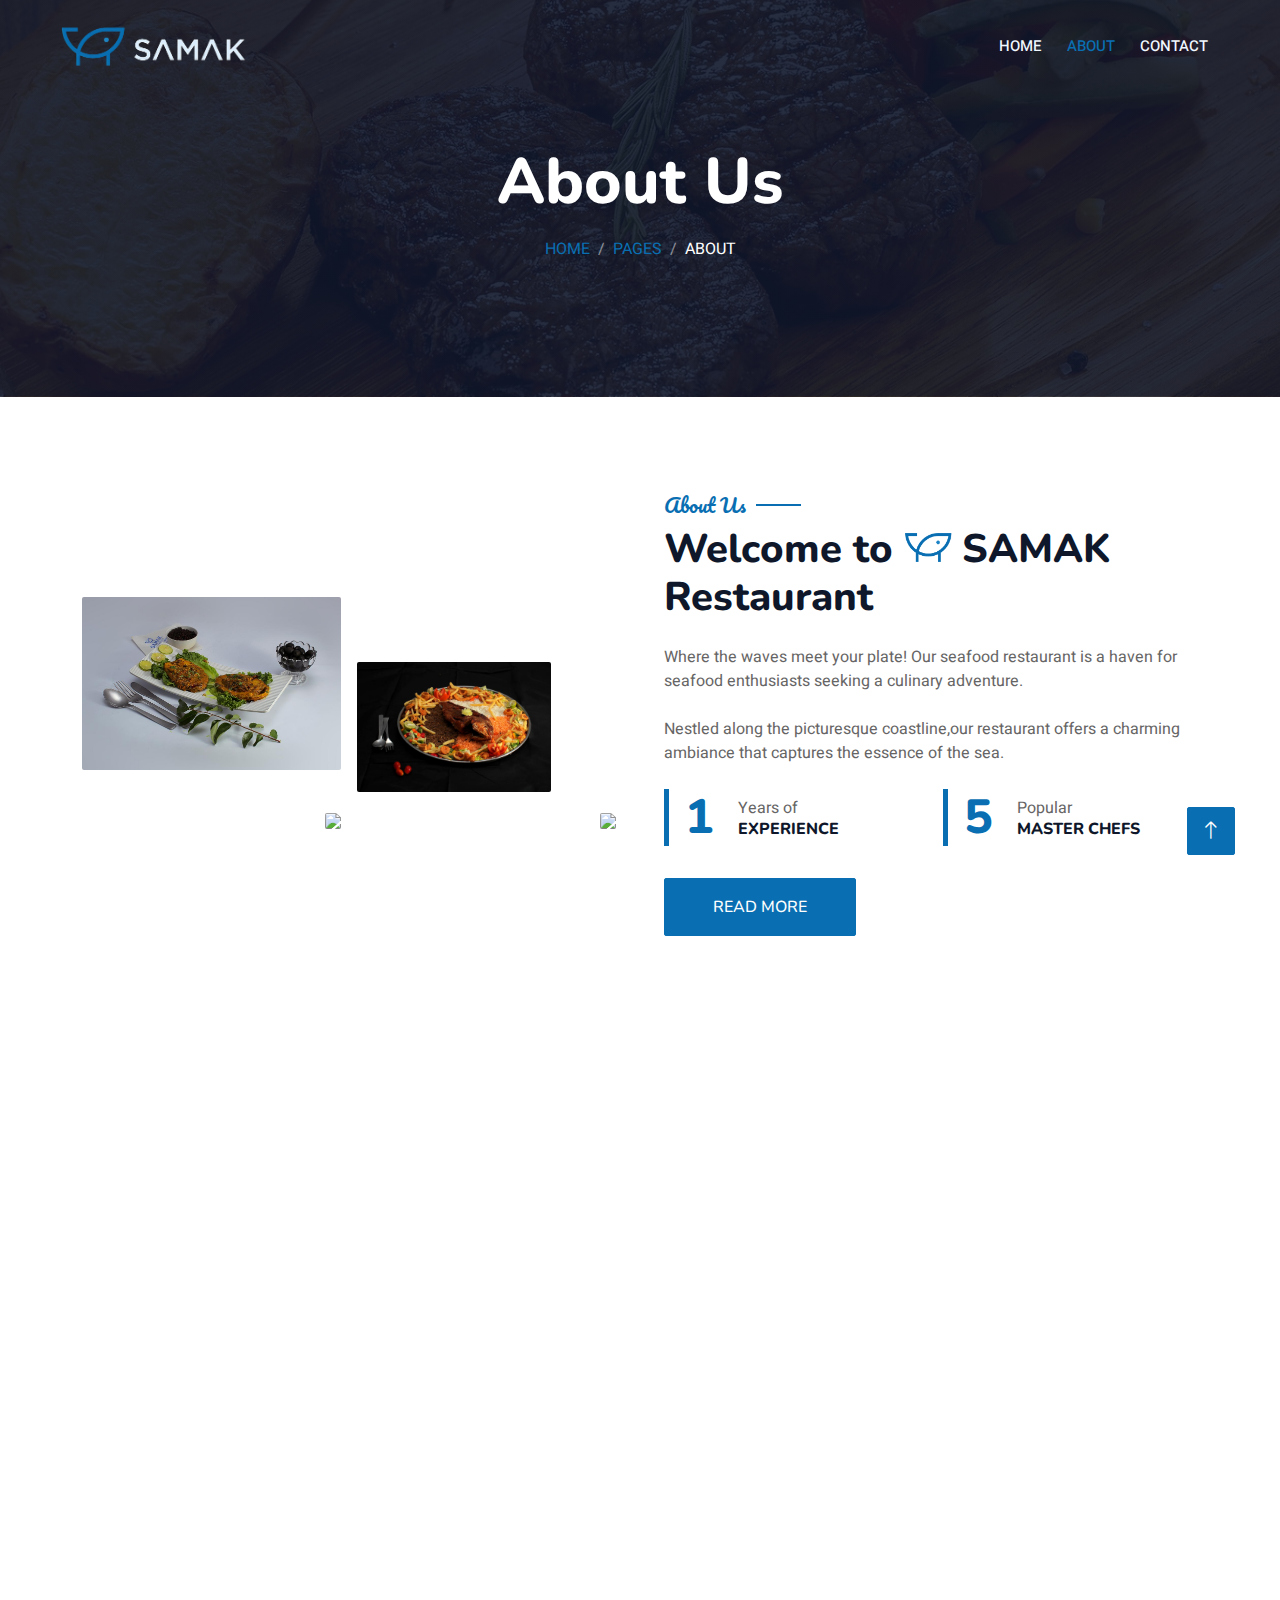
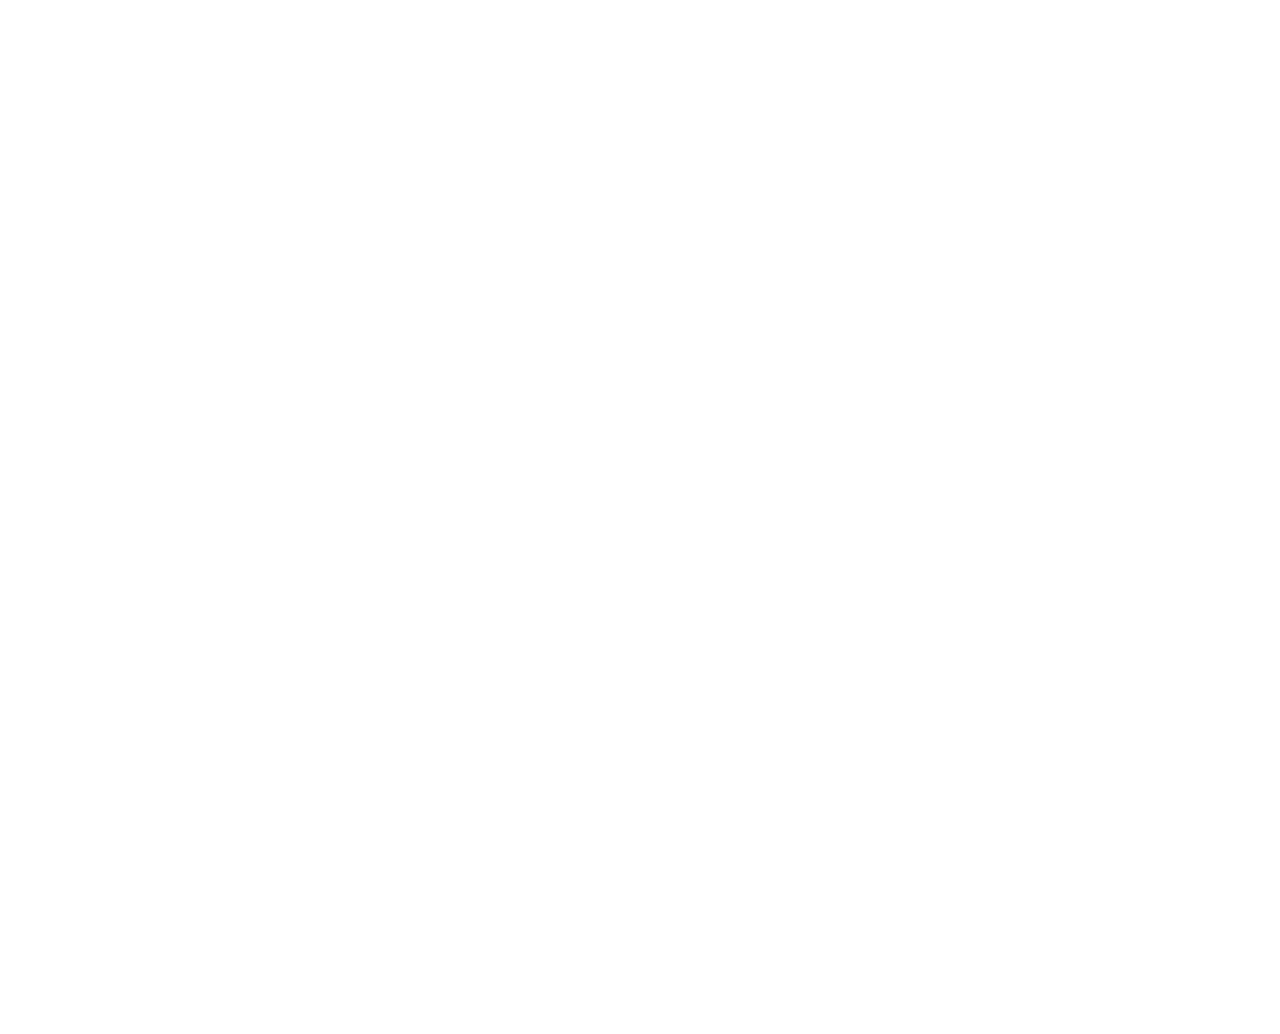
==== commit 5be8f9e3: "rashid initial commit" ====
--- a/about.html
+++ b/about.html
@@ -2,66 +2,69 @@
 <html lang="en">
 
 <head>
-    <meta charset="utf-8">
-    <title>SAMAK</title>
-    <meta content="width=device-width, initial-scale=1.0" name="viewport">
-    <meta content="" name="keywords">
-    <meta content="" name="description">
-    <meta name="google-site-verification" content="hxzOqWLddqhd2B1pVWE96e7FLmTZ5PsidEoU0X2j74M" />
-
-    <!-- Favicon -->
-    <link href="logo/samak_logo.png" rel="icon">
-
-    <!-- Google Web Fonts -->
-    <link rel="preconnect" href="https://fonts.googleapis.com">
-    <link rel="preconnect" href="https://fonts.gstatic.com" crossorigin>
-    <link href="https://fonts.googleapis.com/css2?family=Heebo:wght@400;500;600&family=Nunito:wght@600;700;800&family=Pacifico&display=swap" rel="stylesheet">
-
-    <!-- Icon Font Stylesheet -->
-    <link href="https://cdnjs.cloudflare.com/ajax/libs/font-awesome/5.10.0/css/all.min.css" rel="stylesheet">
-    <link href="https://cdn.jsdelivr.net/npm/bootstrap-icons@1.4.1/font/bootstrap-icons.css" rel="stylesheet">
-
-    <!-- Libraries Stylesheet -->
-    <link href="lib/animate/animate.min.css" rel="stylesheet">
-    <link href="lib/owlcarousel/assets/owl.carousel.min.css" rel="stylesheet">
-    <link href="lib/tempusdominus/css/tempusdominus-bootstrap-4.min.css" rel="stylesheet" />
-
-    <!-- Customized Bootstrap Stylesheet -->
-    <link href="css/bootstrap.min.css" rel="stylesheet">
-
-    <!-- Template Stylesheet -->
-    <link href="css/style.css" rel="stylesheet">
+  <meta charset="utf-8">
+  <title>SAMAK</title>
+  <meta content="width=device-width, initial-scale=1.0" name="viewport">
+  <meta content="" name="keywords">
+  <meta content="" name="description">
+  <meta name="google-site-verification" content="hxzOqWLddqhd2B1pVWE96e7FLmTZ5PsidEoU0X2j74M" />
+
+  <!-- Favicon -->
+  <link href="logo/samak_logo.png" rel="icon">
+
+  <!-- Google Web Fonts -->
+  <link rel="preconnect" href="https://fonts.googleapis.com">
+  <link rel="preconnect" href="https://fonts.gstatic.com" crossorigin>
+  <link
+    href="https://fonts.googleapis.com/css2?family=Heebo:wght@400;500;600&family=Nunito:wght@600;700;800&family=Pacifico&display=swap"
+    rel="stylesheet">
+
+  <!-- Icon Font Stylesheet -->
+  <link href="https://cdnjs.cloudflare.com/ajax/libs/font-awesome/5.10.0/css/all.min.css" rel="stylesheet">
+  <link href="https://cdn.jsdelivr.net/npm/bootstrap-icons@1.4.1/font/bootstrap-icons.css" rel="stylesheet">
+
+  <!-- Libraries Stylesheet -->
+  <link href="lib/animate/animate.min.css" rel="stylesheet">
+  <link href="lib/owlcarousel/assets/owl.carousel.min.css" rel="stylesheet">
+  <link href="lib/tempusdominus/css/tempusdominus-bootstrap-4.min.css" rel="stylesheet" />
+
+  <!-- Customized Bootstrap Stylesheet -->
+  <link href="css/bootstrap.min.css" rel="stylesheet">
+
+  <!-- Template Stylesheet -->
+  <link href="css/style.css" rel="stylesheet">
 </head>
 
 <body>
-    <div class=" bg-white p-0">
-        <!-- Spinner Start -->
-        <div id="spinner" class="show bg-white position-fixed translate-middle w-100 vh-100 top-50 start-50 d-flex align-items-center justify-content-center">
-            <div class="spinner-border text-primary" style="width: 3rem; height: 3rem;" role="status">
-                <span class="sr-only">Loading...</span>
-            </div>
-        </div>
-        <!-- Spinner End -->
-
-
-        <!-- Navbar & Hero Start -->
-        <div class=" position-relative p-0">
-            <nav class="container-fluid navbar navbar-expand-lg navbar-dark bg-dark px-4 px-lg-5 py-3 py-lg-0">
-                <a href="/" class="navbar-brand p-0">
-                    <h1 class="text-light m-0"><i class="fa f me-3"><img src="logo/logo.png" alt=""></i></h1>
-                    <!-- <img src="img/logo.png" alt="Logo"> -->
-                </a>
-                <button class="navbar-toggler" type="button" data-bs-toggle="collapse" data-bs-target="#navbarCollapse">
-                    <span class="fa fa-bars"></span>
-                </button>
-                <div class="collapse navbar-collapse" id="navbarCollapse">
-                    <div class="navbar-nav ms-auto py-0 pe-4">
-                        <!-- <a href="about.html" class="nav-item nav-link active">About</a> -->
-                        <a href="/" class="nav-item nav-link ">Home</a>
-                        <a href="about.html" class="nav-item nav-link active">About</a>
-                        <!-- <a href="service.html" class="nav-item nav-link">Service</a> -->
-                        <!-- <a href="menu.html" class="nav-item nav-link">Menu</a> -->
-                        <!-- <div class="nav-item dropdown">
+  <div class=" bg-white p-0">
+    <!-- Spinner Start -->
+    <div id="spinner"
+      class="show bg-white position-fixed translate-middle w-100 vh-100 top-50 start-50 d-flex align-items-center justify-content-center">
+      <div class="spinner-border text-primary" style="width: 3rem; height: 3rem;" role="status">
+        <span class="sr-only">Loading...</span>
+      </div>
+    </div>
+    <!-- Spinner End -->
+
+
+    <!-- Navbar & Hero Start -->
+    <div class=" position-relative p-0">
+      <nav class="container-fluid navbar navbar-expand-lg navbar-dark bg-dark px-4 px-lg-5 py-3 py-lg-0">
+        <a href="/" class="navbar-brand p-0">
+          <h1 class="text-light m-0"><i class="fa f me-3"><img src="logo/logo.png" alt=""></i></h1>
+          <!-- <img src="img/logo.png" alt="Logo"> -->
+        </a>
+        <button class="navbar-toggler" type="button" data-bs-toggle="collapse" data-bs-target="#navbarCollapse">
+          <span class="fa fa-bars"></span>
+        </button>
+        <div class="collapse navbar-collapse" id="navbarCollapse">
+          <div class="navbar-nav ms-auto py-0 pe-4">
+            <!-- <a href="about.html" class="nav-item nav-link active">About</a> -->
+            <a href="/" class="nav-item nav-link ">Home</a>
+            <a href="about.html" class="nav-item nav-link active">About</a>
+            <!-- <a href="service.html" class="nav-item nav-link">Service</a> -->
+            <!-- <a href="menu.html" class="nav-item nav-link">Menu</a> -->
+            <!-- <div class="nav-item dropdown">
                             <a href="#" class="nav-link dropdown-toggle" data-bs-toggle="dropdown">Pages</a>
                             <div class="dropdown-menu m-0">
                                 <a href="booking.html" class="dropdown-item">Booking</a>
@@ -69,365 +72,308 @@
                                 <a href="testimonial.html" class="dropdown-item">Testimonial</a>
                             </div>
                         </div> -->
-                        <a href="contact.html" class="nav-item nav-link">Contact</a>
-                    </div>
-                </div>
-            </nav>
-
-            <div class="py-5 bg-dark hero-header mb-5">
-                <div class="container text-center my-5 pt-5 pb-4">
-                    <h1 class="display-3 text-white mb-3 animated slideInDown">About Us</h1>
-                    <nav aria-label="breadcrumb">
-                        <ol class="breadcrumb justify-content-center text-uppercase">
-                            <li class="breadcrumb-item"><a href="#">Home</a></li>
-                            <li class="breadcrumb-item"><a href="#">Pages</a></li>
-                            <li class="breadcrumb-item text-white active" aria-current="page">About</li>
-                        </ol>
-                    </nav>
-                </div>
-            </div>
-        </div>
-        <!-- Navbar & Hero End -->
-
-
-        <!-- About Start -->
-      <div class="container-xxl py-5">
-        <div class="container">
-          <div class="row g-5 align-items-center">
-            <div class="col-lg-6">
-              <div class="row g-3">
-                <div class="col-6 text-start">
-                  <img
-                    class="img-fluid rounded w-100 wow zoomIn"
-                    data-wow-delay="0.1s"
-                    src="images/13.jpeg"
-                  />
-                </div>
-                <div class="col-6 text-start">
-                  <img
-                    class="img-fluid rounded w-75 wow zoomIn"
-                    data-wow-delay="0.3s"
-                    src="images/17.jpeg"
-                    style="margin-top: 25%"
-                  />
-                </div>
-                <div class="col-6 text-end">
-                  <img
-                    class="img-fluid rounded w-75 wow zoomIn"
-                    data-wow-delay="0.5s"
-                    src="img/IMG_6110.png"
-                  />
-                </div>
-                <div class="col-6 text-end">
-                  <img
-                    class="img-fluid rounded w-100 wow zoomIn"
-                    data-wow-delay="0.7s"
-                    src="img/IMG_6105.png"
-                  />
-                </div>
-              </div>
-            </div>
-            <div class="col-lg-6">
-              <h5
-                class="section-title ff-secondary text-start text-primary fw-normal"
-              >
-                About Us
-              </h5>
-              <h1 class="mb-4">
-                Welcome to
-                <i class="fa text-primary me-2"
-                  ><img
-                    src="logo/samak_logo.png"
-                    alt=""
-                    style="width: 50px" /></i
-                >SAMAK Restaurant
-              </h1>
-              <p class="mb-4">
-                Where the waves meet your plate! Our seafood restaurant is a
-                haven for seafood enthusiasts seeking a culinary adventure.
-              </p>
-              <p class="mb-4">
-                Nestled along the picturesque coastline,our restaurant offers a
-                charming ambiance that captures the essence of the sea.
-              </p>
-              <div class="row g-4 mb-4">
-                <div class="col-sm-6">
-                  <div
-                    class="d-flex align-items-center border-start border-5 border-primary px-3"
-                  >
-                    <h1
-                      class="flex-shrink-0 display-5 text-primary mb-0"
-                      data-toggle="counter-up"
-                    >
-                      03
-                    </h1>
-                    <div class="ps-4">
-                      <p class="mb-0">Years of</p>
-                      <h6 class="text-uppercase mb-0">Experience</h6>
-                    </div>
+            <a href="contact.html" class="nav-item nav-link">Contact</a>
+          </div>
+        </div>
+      </nav>
+
+      <div class="py-5 bg-dark hero-header mb-5">
+        <div class="container text-center my-5 pt-5 pb-4">
+          <h1 class="display-3 text-white mb-3 animated slideInDown">About Us</h1>
+          <nav aria-label="breadcrumb">
+            <ol class="breadcrumb justify-content-center text-uppercase">
+              <li class="breadcrumb-item"><a href="#">Home</a></li>
+              <li class="breadcrumb-item"><a href="#">Pages</a></li>
+              <li class="breadcrumb-item text-white active" aria-current="page">About</li>
+            </ol>
+          </nav>
+        </div>
+      </div>
+    </div>
+    <!-- Navbar & Hero End -->
+
+
+    <!-- About Start -->
+    <div class="container-xxl py-5">
+      <div class="container">
+        <div class="row g-5 align-items-center">
+          <div class="col-lg-6">
+            <div class="row g-3">
+              <div class="col-6 text-start">
+                <img class="img-fluid rounded w-100 wow zoomIn" data-wow-delay="0.1s" src="images/13.jpeg" />
+              </div>
+              <div class="col-6 text-start">
+                <img class="img-fluid rounded w-75 wow zoomIn" data-wow-delay="0.3s" src="images/17.jpeg"
+                  style="margin-top: 25%" />
+              </div>
+              <div class="col-6 text-end">
+                <img class="img-fluid rounded w-75 wow zoomIn" data-wow-delay="0.5s" src="img/IMG_6110.png" />
+              </div>
+              <div class="col-6 text-end">
+                <img class="img-fluid rounded w-100 wow zoomIn" data-wow-delay="0.7s" src="img/IMG_6105.png" />
+              </div>
+            </div>
+          </div>
+          <div class="col-lg-6">
+            <h5 class="section-title ff-secondary text-start text-primary fw-normal">
+              About Us
+            </h5>
+            <h1 class="mb-4">
+              Welcome to
+              <i class="fa text-primary me-2"><img src="logo/samak_logo.png" alt="" style="width: 50px" /></i>SAMAK
+              Restaurant
+            </h1>
+            <p class="mb-4">
+              Where the waves meet your plate! Our seafood restaurant is a
+              haven for seafood enthusiasts seeking a culinary adventure.
+            </p>
+            <p class="mb-4">
+              Nestled along the picturesque coastline,our restaurant offers a
+              charming ambiance that captures the essence of the sea.
+            </p>
+            <div class="row g-4 mb-4">
+              <div class="col-sm-6">
+                <div class="d-flex align-items-center border-start border-5 border-primary px-3">
+                  <h1 class="flex-shrink-0 display-5 text-primary mb-0" data-toggle="counter-up">
+                    03
+                  </h1>
+                  <div class="ps-4">
+                    <p class="mb-0">Years of</p>
+                    <h6 class="text-uppercase mb-0">Experience</h6>
                   </div>
                 </div>
-                <div class="col-sm-6">
-                  <div
-                    class="d-flex align-items-center border-start border-5 border-primary px-3"
-                  >
-                    <h1
-                      class="flex-shrink-0 display-5 text-primary mb-0"
-                      data-toggle="counter-up"
-                    >
-                      15
-                    </h1>
-                    <div class="ps-4">
-                      <p class="mb-0">Popular</p>
-                      <h6 class="text-uppercase mb-0">Master Chefs</h6>
-                    </div>
+              </div>
+              <div class="col-sm-6">
+                <div class="d-flex align-items-center border-start border-5 border-primary px-3">
+                  <h1 class="flex-shrink-0 display-5 text-primary mb-0" data-toggle="counter-up">
+                    15
+                  </h1>
+                  <div class="ps-4">
+                    <p class="mb-0">Popular</p>
+                    <h6 class="text-uppercase mb-0">Master Chefs</h6>
                   </div>
                 </div>
               </div>
-              <a class="btn btn-primary py-3 px-5 mt-2" href="">Read More</a>
-            </div>
-          </div>
-        </div>
-      </div>
-      <!-- About End -->
-
-
-        <!-- Team Start -->
-        <div class="container-xxl pt-5 pb-3">
-            <div class="container">
-                <div class="text-center wow fadeInUp" data-wow-delay="0.1s">
-                    <h5 class="section-title ff-secondary text-center text-primary fw-normal">Team Members</h5>
-                    <h1 class="mb-5">Our Master Chefs</h1>
-                </div>
-                <div class="row g-4">
-                    <div class="col-lg-3 col-md-6 wow fadeInUp" data-wow-delay="0.1s">
-                        <div class="team-item text-center rounded overflow-hidden">
-                            <div class="rounded-circle overflow-hidden m-4">
-                                <img class="img-fluid" src="img/pep.png" alt="">
-                            </div>
-                            <h5 class="mb-0">Salman</h5>
-                            <small>Seafood Maestro</small>
-                            <div class="d-flex justify-content-center mt-3">
-                                <a class="btn btn-square btn-primary mx-1" href=""><i class="fab fa-facebook-f"></i></a>
-                                <a class="btn btn-square btn-primary mx-1" href=""><i class="fab fa-twitter"></i></a>
-                                <a class="btn btn-square btn-primary mx-1" href=""><i class="fab fa-instagram"></i></a>
-                            </div>
-                        </div>
-                    </div>
-                    <div class="col-lg-3 col-md-6 wow fadeInUp" data-wow-delay="0.3s">
-                        <div class="team-item text-center rounded overflow-hidden">
-                            <div class="rounded-circle overflow-hidden m-4">
-                                <img class="img-fluid" src="img/pep.png" alt="">
-                            </div>
-                            <h5 class="mb-0">Saajan</h5>
-                            <small>Spice Expert</small>
-                            <div class="d-flex justify-content-center mt-3">
-                                <a class="btn btn-square btn-primary mx-1" href=""><i class="fab fa-facebook-f"></i></a>
-                                <a class="btn btn-square btn-primary mx-1" href=""><i class="fab fa-twitter"></i></a>
-                                <a class="btn btn-square btn-primary mx-1" href=""><i class="fab fa-instagram"></i></a>
-                            </div>
-                        </div>
-                    </div>
-                    <div class="col-lg-3 col-md-6 wow fadeInUp" data-wow-delay="0.5s">
-                        <div class="team-item text-center rounded overflow-hidden">
-                            <div class="rounded-circle overflow-hidden m-4">
-                                <img class="img-fluid" src="img/pep.png" alt="">
-                            </div>
-                            <h5 class="mb-0">Nasim</h5>
-                            <small>Grill Master</small>
-                            <div class="d-flex justify-content-center mt-3">
-                                <a class="btn btn-square btn-primary mx-1" href=""><i class="fab fa-facebook-f"></i></a>
-                                <a class="btn btn-square btn-primary mx-1" href=""><i class="fab fa-twitter"></i></a>
-                                <a class="btn btn-square btn-primary mx-1" href=""><i class="fab fa-instagram"></i></a>
-                            </div>
-                        </div>
-                    </div>
-                    <div class="col-lg-3 col-md-6 wow fadeInUp" data-wow-delay="0.7s">
-                        <div class="team-item text-center rounded overflow-hidden">
-                            <div class="rounded-circle overflow-hidden m-4">
-                                <img class="img-fluid" src="img/pep.png" alt="">
-                            </div>
-                            <h5 class="mb-0">Shailaja</h5>
-                            <small>Curry Connoisseur</small>
-                            <div class="d-flex justify-content-center mt-3">
-                                <a class="btn btn-square btn-primary mx-1" href=""><i class="fab fa-facebook-f"></i></a>
-                                <a class="btn btn-square btn-primary mx-1" href=""><i class="fab fa-twitter"></i></a>
-                                <a class="btn btn-square btn-primary mx-1" href=""><i class="fab fa-instagram"></i></a>
-                            </div>
-                        </div>
-                    </div>
-                </div>
-            </div>
-        </div>
-        <!-- Team End -->
-        <!-- Testimonial Start -->
-        <div class="container-xxl py-5 wow fadeInUp" data-wow-delay="0.1s">
-            <div class="container">
-                <div class="text-center">
-                    <h5 class="section-title ff-secondary text-center text-primary fw-normal">Testimonial</h5>
-                    <h1 class="mb-5">Our Clients Say!!!</h1>
-                </div>
-                <div class="owl-carousel testimonial-carousel">
-                    <div class="testimonial-item bg-transparent border rounded p-4">
-                        <i class="fa fa-quote-left fa-2x text-primary mb-3"></i>
-                        <p>Samak is an absolute gem in Kottakkal! The freshness of their seafood dishes is unparalleled. Every visit is a delightful experience, and I can't recommend them enough.</p>
-                        <div class="d-flex align-items-center">
-                            <img class="img-fluid flex-shrink-0 rounded-circle" src="img/t1.jpg" style="width: 50px; height: 50px;">
-                            <div class="ps-3">
-                                <h5 class="mb-1">Basims Plate</h5>
-                                <small>Food Blogger</small>
-                            </div>
-                        </div>
-                    </div>
-                    <div class="testimonial-item bg-transparent border rounded p-4">
-                        <i class="fa fa-quote-left fa-2x text-primary mb-3"></i>
-                        <p>I've been a regular at Samak for years, and the quality of their seafood never disappoints. From the flavorful curries to the perfectly grilled fish, every dish is a culinary masterpiece.</p>
-                        <div class="d-flex align-items-center">
-                            <img class="img-fluid flex-shrink-0 rounded-circle" src="img/pep.png" style="width: 50px; height: 50px;">
-                            <div class="ps-3">
-                                <h5 class="mb-1">Vahid Dubai</h5>
-                                <small>Personal Blogger</small>
-                            </div>
-                        </div>
-                    </div>
-                    <div class="testimonial-item bg-transparent border rounded p-4">
-                        <i class="fa fa-quote-left fa-2x text-primary mb-3"></i>
-                        <p>Samak is my go-to spot for authentic seafood in Malappuram. The ambiance is charming, the service is excellent, and the food is always fresh and flavorful. Highly recommended!</p>
-                        <div class="d-flex align-items-center">
-                            <img class="img-fluid flex-shrink-0 rounded-circle" src="img/t3.jpg" style="width: 50px; height: 50px;">
-                            <div class="ps-3">
-                                <h5 class="mb-1">Nadirshah</h5>
-                                <small>Indian Actor</small>
-                            </div>
-                        </div>
-                    </div>
-                    <div class="testimonial-item bg-transparent border rounded p-4">
-                        <i class="fa fa-quote-left fa-2x text-primary mb-3"></i>
-                        <p>Eating at Samak is like taking a culinary journey through the flavors of Kerala. Each dish is expertly prepared, and the taste is simply divine. A must-visit for seafood lovers!</p>
-                        <div class="d-flex align-items-center">
-                            <img class="img-fluid flex-shrink-0 rounded-circle" src="img/t4.jpg" style="width: 50px; height: 50px;">
-                            <div class="ps-3">
-                                <h5 class="mb-1">Vinod kovoor</h5>
-                                <small>Indian Actor</small>
-                            </div>
-                        </div>
-                    </div>
-                </div>
-            </div>
-        </div>
-        <!-- Testimonial End -->
-        
-
-         <!-- Footer Start -->
-         <div
-         class="container-fluid bg-dark text-light footer pt-5 mt-5 wow fadeIn"
-         data-wow-delay="0.1s"
-       >
-         <div class="container py-5">
-           <div class="row g-5">
-             
-             <div class="col-lg-3 col-md-6">
-               <h4
-                 class="section-title ff-secondary text-start text-primary fw-normal mb-4"
-               >
-                 Contact
-               </h4>
-               <p class="mb-2">
-                 <i class="fa fa-map-marker-alt me-3"></i>Samak Restaurant,
-                 Kottakkal
-               </p>
-               <p style="margin-left: 26px">Palathara, Opp Royal Enfield</p>
-               <p class="mb-2"><i class="fa fa-phone-alt me-3"></i>9605705000</p>
-               <p class="mb-2"><i class="fa fa-phone-alt me-3"></i>9605715000</p>
- 
-               <!-- <p class="mb-2"><i class="fa fa-envelope me-3"></i>info@example.com</p> -->
-               <div class="d-flex pt-2">
-                 <a
-                   class="btn btn-outline-light btn-social"
-                   href="https://www.instagram.com/samakrestaurant?igsh=OWw5OXl3c2NpbWZ4"
-                   ><i class="fab fa-instagram"></i
-                 ></a>
-                 <!-- <a class="btn btn-outline-light btn-social" href=""><i class="fab fa-twitter"></i></a> -->
-                 <a class="btn btn-outline-light btn-social" href=""
-                   ><i class="fab fa-facebook-f"></i
-                 ></a>
- 
-                 <a class="btn btn-outline-light btn-social" href=""
-                   ><i class="fab fa-youtube"></i
-                 ></a>
-               </div>
-             </div>
-             <div class="col-lg-3 col-md-6">
-               <h4
-                 class="section-title ff-secondary text-start text-primary fw-normal mb-4"
-               >
-                 Contact
-               </h4>
-               <p class="mb-2">
-                 <i class="fa fa-map-marker-alt me-3"></i>Samak Restaurant
-                 Pondichery
-               </p>
-               <p style="margin-left: 26px">
-                 Annanagar ,Nellithope,Near IG Signal
-               </p>
-               <p class="mb-2"><i class="fa fa-phone-alt me-3"></i>9751434000</p>
-               <p class="mb-2"><i class="fa fa-phone-alt me-3"></i>9751334000</p>
- 
-               <div class="d-flex pt-2">
-                 <a
-                   class="btn btn-outline-light btn-social"
-                   href="https://www.instagram.com/samak_restaurant_pondy?igsh=ZHo1Mm9mdno1NWti"
-                   ><i class="fab fa-instagram"></i
-                 ></a>
-                 <a class="btn btn-outline-light btn-social" href=""
-                   ><i class="fab fa-facebook-f"></i
-                 ></a>
-                 <a class="btn btn-outline-light btn-social" href=""
-                   ><i class="fab fa-youtube"></i
-                 ></a>
-                 <!-- <a class="btn btn-outline-light btn-social" href=""><i class="fab fa-linkedin-in"></i></a> -->
-               </div>
-             </div>
-             <div class="col-lg-3 col-md-6">
-               <h4
-                 class="section-title ff-secondary text-start text-primary fw-normal mb-4"
-               >
-                 Contact
-               </h4>
-               <p class="mb-2">
-                 <i class="fa fa-map-marker-alt me-3"></i>Samak Heritage
-                 Restaurant
-               </p>
-               <p style="margin-left: 26px">
-                 Chavakkad Ottathengu, Ernakulam Road
-               </p>
-               <p class="mb-2"><i class="fa fa-phone-alt me-3"></i>9037007000</p>
-               <div class="d-flex pt-2">
-                 <a
-                   class="btn btn-outline-light btn-social"
-                   href="https://www.instagram.com/samak_heritage_restaurant?igsh=NjB6aXA1MTFsZDVz"
-                   ><i class="fab fa-instagram"></i
-                 ></a>
-                 <a class="btn btn-outline-light btn-social" href=""
-                   ><i class="fab fa-facebook-f"></i
-                 ></a>
-                 <a class="btn btn-outline-light btn-social" href=""
-                   ><i class="fab fa-youtube"></i
-                 ></a>
-                 <!-- <a class="btn btn-outline-light btn-social" href=""><i class="fab fa-linkedin-in"></i></a> -->
-               </div>
-             </div>
-             <div class="col-lg-3 col-md-6">
-                <h4
-                  class="section-title ff-secondary text-start text-primary fw-normal mb-4"
-                >
-                  Opening
-                </h4>
-                <h5 class="text-light fw-normal">Monday - Sunday</h5>
-                <p>12 AM - 12 PM</p>
-              </div>
-           </div>
-           <!-- <div class="col-lg-3 col-md-6">
+            </div>
+            <a class="btn btn-primary py-3 px-5 mt-2" href="">Read More</a>
+          </div>
+        </div>
+      </div>
+    </div>
+    <!-- About End -->
+
+
+    <!-- Team Start -->
+    <div class="container-xxl pt-5 pb-3">
+      <div class="container">
+        <div class="text-center wow fadeInUp" data-wow-delay="0.1s">
+          <h5 class="section-title ff-secondary text-center text-primary fw-normal">Team Members</h5>
+          <h1 class="mb-5">Our Master Chefs</h1>
+        </div>
+        <div class="row g-4">
+          <div class="col-lg-3 col-md-6 wow fadeInUp" data-wow-delay="0.1s">
+            <div class="team-item text-center rounded overflow-hidden">
+              <div class="rounded-circle overflow-hidden m-4">
+                <img class="img-fluid" src="img/pep.png" alt="">
+              </div>
+              <h5 class="mb-0">Salman</h5>
+              <small>Seafood Maestro</small>
+              <div class="d-flex justify-content-center mt-3">
+                <a class="btn btn-square btn-primary mx-1" href=""><i class="fab fa-facebook-f"></i></a>
+                <a class="btn btn-square btn-primary mx-1" href=""><i class="fab fa-twitter"></i></a>
+                <a class="btn btn-square btn-primary mx-1" href=""><i class="fab fa-instagram"></i></a>
+              </div>
+            </div>
+          </div>
+          <div class="col-lg-3 col-md-6 wow fadeInUp" data-wow-delay="0.3s">
+            <div class="team-item text-center rounded overflow-hidden">
+              <div class="rounded-circle overflow-hidden m-4">
+                <img class="img-fluid" src="img/pep.png" alt="">
+              </div>
+              <h5 class="mb-0">Saajan</h5>
+              <small>Spice Expert</small>
+              <div class="d-flex justify-content-center mt-3">
+                <a class="btn btn-square btn-primary mx-1" href=""><i class="fab fa-facebook-f"></i></a>
+                <a class="btn btn-square btn-primary mx-1" href=""><i class="fab fa-twitter"></i></a>
+                <a class="btn btn-square btn-primary mx-1" href=""><i class="fab fa-instagram"></i></a>
+              </div>
+            </div>
+          </div>
+          <div class="col-lg-3 col-md-6 wow fadeInUp" data-wow-delay="0.5s">
+            <div class="team-item text-center rounded overflow-hidden">
+              <div class="rounded-circle overflow-hidden m-4">
+                <img class="img-fluid" src="img/pep.png" alt="">
+              </div>
+              <h5 class="mb-0">Nasim</h5>
+              <small>Grill Master</small>
+              <div class="d-flex justify-content-center mt-3">
+                <a class="btn btn-square btn-primary mx-1" href=""><i class="fab fa-facebook-f"></i></a>
+                <a class="btn btn-square btn-primary mx-1" href=""><i class="fab fa-twitter"></i></a>
+                <a class="btn btn-square btn-primary mx-1" href=""><i class="fab fa-instagram"></i></a>
+              </div>
+            </div>
+          </div>
+          <div class="col-lg-3 col-md-6 wow fadeInUp" data-wow-delay="0.7s">
+            <div class="team-item text-center rounded overflow-hidden">
+              <div class="rounded-circle overflow-hidden m-4">
+                <img class="img-fluid" src="img/pep.png" alt="">
+              </div>
+              <h5 class="mb-0">Shailaja</h5>
+              <small>Curry Connoisseur</small>
+              <div class="d-flex justify-content-center mt-3">
+                <a class="btn btn-square btn-primary mx-1" href=""><i class="fab fa-facebook-f"></i></a>
+                <a class="btn btn-square btn-primary mx-1" href=""><i class="fab fa-twitter"></i></a>
+                <a class="btn btn-square btn-primary mx-1" href=""><i class="fab fa-instagram"></i></a>
+              </div>
+            </div>
+          </div>
+        </div>
+      </div>
+    </div>
+    <!-- Team End -->
+    <!-- Testimonial Start -->
+    <div class="container-xxl py-5 wow fadeInUp" data-wow-delay="0.1s">
+      <div class="container">
+        <div class="text-center">
+          <h5 class="section-title ff-secondary text-center text-primary fw-normal">Testimonial</h5>
+          <h1 class="mb-5">Our Clients Say!!!</h1>
+        </div>
+        <div class="owl-carousel testimonial-carousel">
+          <div class="testimonial-item bg-transparent border rounded p-4">
+            <i class="fa fa-quote-left fa-2x text-primary mb-3"></i>
+            <p>Samak is an absolute gem in Kottakkal! The freshness of their seafood dishes is unparalleled. Every visit
+              is a delightful experience, and I can't recommend them enough.</p>
+            <div class="d-flex align-items-center">
+              <img class="img-fluid flex-shrink-0 rounded-circle" src="img/t1.jpg" style="width: 50px; height: 50px;">
+              <div class="ps-3">
+                <h5 class="mb-1">Basims Plate</h5>
+                <small>Food Blogger</small>
+              </div>
+            </div>
+          </div>
+          <div class="testimonial-item bg-transparent border rounded p-4">
+            <i class="fa fa-quote-left fa-2x text-primary mb-3"></i>
+            <p>I've been a regular at Samak for years, and the quality of their seafood never disappoints. From the
+              flavorful curries to the perfectly grilled fish, every dish is a culinary masterpiece.</p>
+            <div class="d-flex align-items-center">
+              <img class="img-fluid flex-shrink-0 rounded-circle" src="img/pep.png" style="width: 50px; height: 50px;">
+              <div class="ps-3">
+                <h5 class="mb-1">Vahid Dubai</h5>
+                <small>Personal Blogger</small>
+              </div>
+            </div>
+          </div>
+          <div class="testimonial-item bg-transparent border rounded p-4">
+            <i class="fa fa-quote-left fa-2x text-primary mb-3"></i>
+            <p>Samak is my go-to spot for authentic seafood in Malappuram. The ambiance is charming, the service is
+              excellent, and the food is always fresh and flavorful. Highly recommended!</p>
+            <div class="d-flex align-items-center">
+              <img class="img-fluid flex-shrink-0 rounded-circle" src="img/t3.jpg" style="width: 50px; height: 50px;">
+              <div class="ps-3">
+                <h5 class="mb-1">Nadirshah</h5>
+                <small>Indian Actor</small>
+              </div>
+            </div>
+          </div>
+          <div class="testimonial-item bg-transparent border rounded p-4">
+            <i class="fa fa-quote-left fa-2x text-primary mb-3"></i>
+            <p>Eating at Samak is like taking a culinary journey through the flavors of Kerala. Each dish is expertly
+              prepared, and the taste is simply divine. A must-visit for seafood lovers!</p>
+            <div class="d-flex align-items-center">
+              <img class="img-fluid flex-shrink-0 rounded-circle" src="img/t4.jpg" style="width: 50px; height: 50px;">
+              <div class="ps-3">
+                <h5 class="mb-1">Vinod kovoor</h5>
+                <small>Indian Actor</small>
+              </div>
+            </div>
+          </div>
+        </div>
+      </div>
+    </div>
+    <!-- Testimonial End -->
+
+
+    <!-- Footer Start -->
+    <div class="container-fluid bg-dark text-light footer pt-5 mt-5 wow fadeIn" data-wow-delay="0.1s">
+      <div class="container py-5">
+        <div class="row g-5">
+
+          <div class="col-lg-3 col-md-6">
+            <h4 class="section-title ff-secondary text-start text-primary fw-normal mb-4">
+              Contact
+            </h4>
+            <p class="mb-2">
+              <i class="fa fa-map-marker-alt me-3"></i>Samak Restaurant,
+              Kottakkal
+            </p>
+            <p style="margin-left: 26px">Palathara, Opp Royal Enfield</p>
+            <p class="mb-2"><i class="fa fa-phone-alt me-3"></i>9605705000</p>
+            <p class="mb-2"><i class="fa fa-phone-alt me-3"></i>9605715000</p>
+
+            <!-- <p class="mb-2"><i class="fa fa-envelope me-3"></i>info@example.com</p> -->
+            <div class="d-flex pt-2">
+              <a class="btn btn-outline-light btn-social"
+                href="https://www.instagram.com/samakrestaurant?igsh=OWw5OXl3c2NpbWZ4"><i
+                  class="fab fa-instagram"></i></a>
+              <!-- <a class="btn btn-outline-light btn-social" href=""><i class="fab fa-twitter"></i></a> -->
+              <a class="btn btn-outline-light btn-social" href=""><i class="fab fa-facebook-f"></i></a>
+
+              <a class="btn btn-outline-light btn-social" href=""><i class="fab fa-youtube"></i></a>
+            </div>
+          </div>
+          <div class="col-lg-3 col-md-6">
+            <h4 class="section-title ff-secondary text-start text-primary fw-normal mb-4">
+              Contact
+            </h4>
+            <p class="mb-2">
+              <i class="fa fa-map-marker-alt me-3"></i>Samak Restaurant
+              Pondichery
+            </p>
+            <p style="margin-left: 26px">
+              Annanagar ,Nellithope,Near IG Signal
+            </p>
+            <p class="mb-2"><i class="fa fa-phone-alt me-3"></i>9751434000</p>
+            <p class="mb-2"><i class="fa fa-phone-alt me-3"></i>9751334000</p>
+
+            <div class="d-flex pt-2">
+              <a class="btn btn-outline-light btn-social"
+                href="https://www.instagram.com/samak_restaurant_pondy?igsh=ZHo1Mm9mdno1NWti"><i
+                  class="fab fa-instagram"></i></a>
+              <a class="btn btn-outline-light btn-social" href=""><i class="fab fa-facebook-f"></i></a>
+              <a class="btn btn-outline-light btn-social" href=""><i class="fab fa-youtube"></i></a>
+              <!-- <a class="btn btn-outline-light btn-social" href=""><i class="fab fa-linkedin-in"></i></a> -->
+            </div>
+          </div>
+          <div class="col-lg-3 col-md-6">
+            <h4 class="section-title ff-secondary text-start text-primary fw-normal mb-4">
+              Contact
+            </h4>
+            <p class="mb-2">
+              <i class="fa fa-map-marker-alt me-3"></i>Samak Heritage
+              Restaurant
+            </p>
+            <p style="margin-left: 26px">
+              Chavakkad Ottathengu, Ernakulam Road
+            </p>
+            <p class="mb-2"><i class="fa fa-phone-alt me-3"></i>9037007000</p>
+            <div class="d-flex pt-2">
+              <a class="btn btn-outline-light btn-social"
+                href="https://www.instagram.com/samak_heritage_restaurant?igsh=NjB6aXA1MTFsZDVz"><i
+                  class="fab fa-instagram"></i></a>
+              <a class="btn btn-outline-light btn-social" href=""><i class="fab fa-facebook-f"></i></a>
+              <a class="btn btn-outline-light btn-social" href=""><i class="fab fa-youtube"></i></a>
+              <!-- <a class="btn btn-outline-light btn-social" href=""><i class="fab fa-linkedin-in"></i></a> -->
+            </div>
+          </div>
+          <div class="col-lg-3 col-md-6">
+            <h4 class="section-title ff-secondary text-start text-primary fw-normal mb-4">
+              Opening
+            </h4>
+            <h5 class="text-light fw-normal">Monday - Sunday</h5>
+            <p>12 AM - 12 PM</p>
+          </div>
+        </div>
+        <!-- <div class="col-lg-3 col-md-6">
                          <h4 class="section-title ff-secondary text-start text-primary fw-normal mb-4">Newsletter</h4>
                          <p>Dolor amet sit justo amet elitr clita ipsum elitr est.</p>
                          <div class="position-relative mx-auto" style="max-width: 400px;">
@@ -435,51 +381,51 @@
                              <button type="button" class="btn btn-primary py-2 position-absolute top-0 end-0 mt-2 me-2">SignUp</button>
                          </div>
                      </div> -->
-         </div>
-         <div class="container">
-           <div class="copyright">
-             <div class="row">
-               <div class="col-md-6 text-center text-md-start mb-3 mb-md-0">
-                 &copy; <a class="border-bottom" href="#"></a> All Right
-                 Reserved.
- 
-                 <!--/*** This template is free as long as you keep the footer author’s credit link/attribution link/backlink. If you'd like to use the template without the footer author’s credit link/attribution link/backlink, you can purchase the Credit Removal License from "https://wexorai.com/credit-removal". Thank you for your support. ***/-->
-                 Designed By
-                 <a class="border-bottom" href="https://wexorai.com">WexorAI</a>
-               </div>
-               <div class="col-md-6 text-center text-md-end">
-                 <div class="footer-menu">
-                   <a href="">Home</a>
-                   <a href="">about</a>
-                   <a href="">contact</a>
-                 </div>
-               </div>
-             </div>
-           </div>
-         </div>
-       </div>
-        <!-- Footer End -->
-
-
-
-        <!-- Back to Top -->
-        <a href="#" class="btn btn-lg btn-primary btn-lg-square back-to-top"><i class="bi bi-arrow-up"></i></a>
-    </div>
-
-    <!-- JavaScript Libraries -->
-    <script src="https://code.jquery.com/jquery-3.4.1.min.js"></script>
-    <script src="https://cdn.jsdelivr.net/npm/bootstrap@5.0.0/dist/js/bootstrap.bundle.min.js"></script>
-    <script src="lib/wow/wow.min.js"></script>
-    <script src="lib/easing/easing.min.js"></script>
-    <script src="lib/waypoints/waypoints.min.js"></script>
-    <script src="lib/counterup/counterup.min.js"></script>
-    <script src="lib/owlcarousel/owl.carousel.min.js"></script>
-    <script src="lib/tempusdominus/js/moment.min.js"></script>
-    <script src="lib/tempusdominus/js/moment-timezone.min.js"></script>
-    <script src="lib/tempusdominus/js/tempusdominus-bootstrap-4.min.js"></script>
-
-    <!-- Template Javascript -->
-    <script src="js/main.js"></script>
+      </div>
+      <div class="container">
+        <div class="copyright">
+          <div class="row">
+            <div class="col-md-6 text-center text-md-start mb-3 mb-md-0">
+              &copy; <a class="border-bottom" href="#"></a> All Right
+              Reserved.
+
+              <!--/*** This template is free as long as you keep the footer author’s credit link/attribution link/backlink. If you'd like to use the template without the footer author’s credit link/attribution link/backlink, you can purchase the Credit Removal License from "https://wexorai.com/credit-removal". Thank you for your support. ***/-->
+              Designed By
+              <a class="border-bottom" href="https://wexorai.com">WexorAI</a>
+            </div>
+            <div class="col-md-6 text-center text-md-end">
+              <div class="footer-menu">
+                <a href="">Home</a>
+                <a href="">about</a>
+                <a href="">contact</a>
+              </div>
+            </div>
+          </div>
+        </div>
+      </div>
+    </div>
+    <!-- Footer End -->
+
+
+
+    <!-- Back to Top -->
+    <a href="#" class="btn btn-lg btn-primary btn-lg-square back-to-top"><i class="bi bi-arrow-up"></i></a>
+  </div>
+
+  <!-- JavaScript Libraries -->
+  <script src="https://code.jquery.com/jquery-3.4.1.min.js"></script>
+  <script src="https://cdn.jsdelivr.net/npm/bootstrap@5.0.0/dist/js/bootstrap.bundle.min.js"></script>
+  <script src="lib/wow/wow.min.js"></script>
+  <script src="lib/easing/easing.min.js"></script>
+  <script src="lib/waypoints/waypoints.min.js"></script>
+  <script src="lib/counterup/counterup.min.js"></script>
+  <script src="lib/owlcarousel/owl.carousel.min.js"></script>
+  <script src="lib/tempusdominus/js/moment.min.js"></script>
+  <script src="lib/tempusdominus/js/moment-timezone.min.js"></script>
+  <script src="lib/tempusdominus/js/tempusdominus-bootstrap-4.min.js"></script>
+
+  <!-- Template Javascript -->
+  <script src="js/main.js"></script>
 </body>
 
 </html>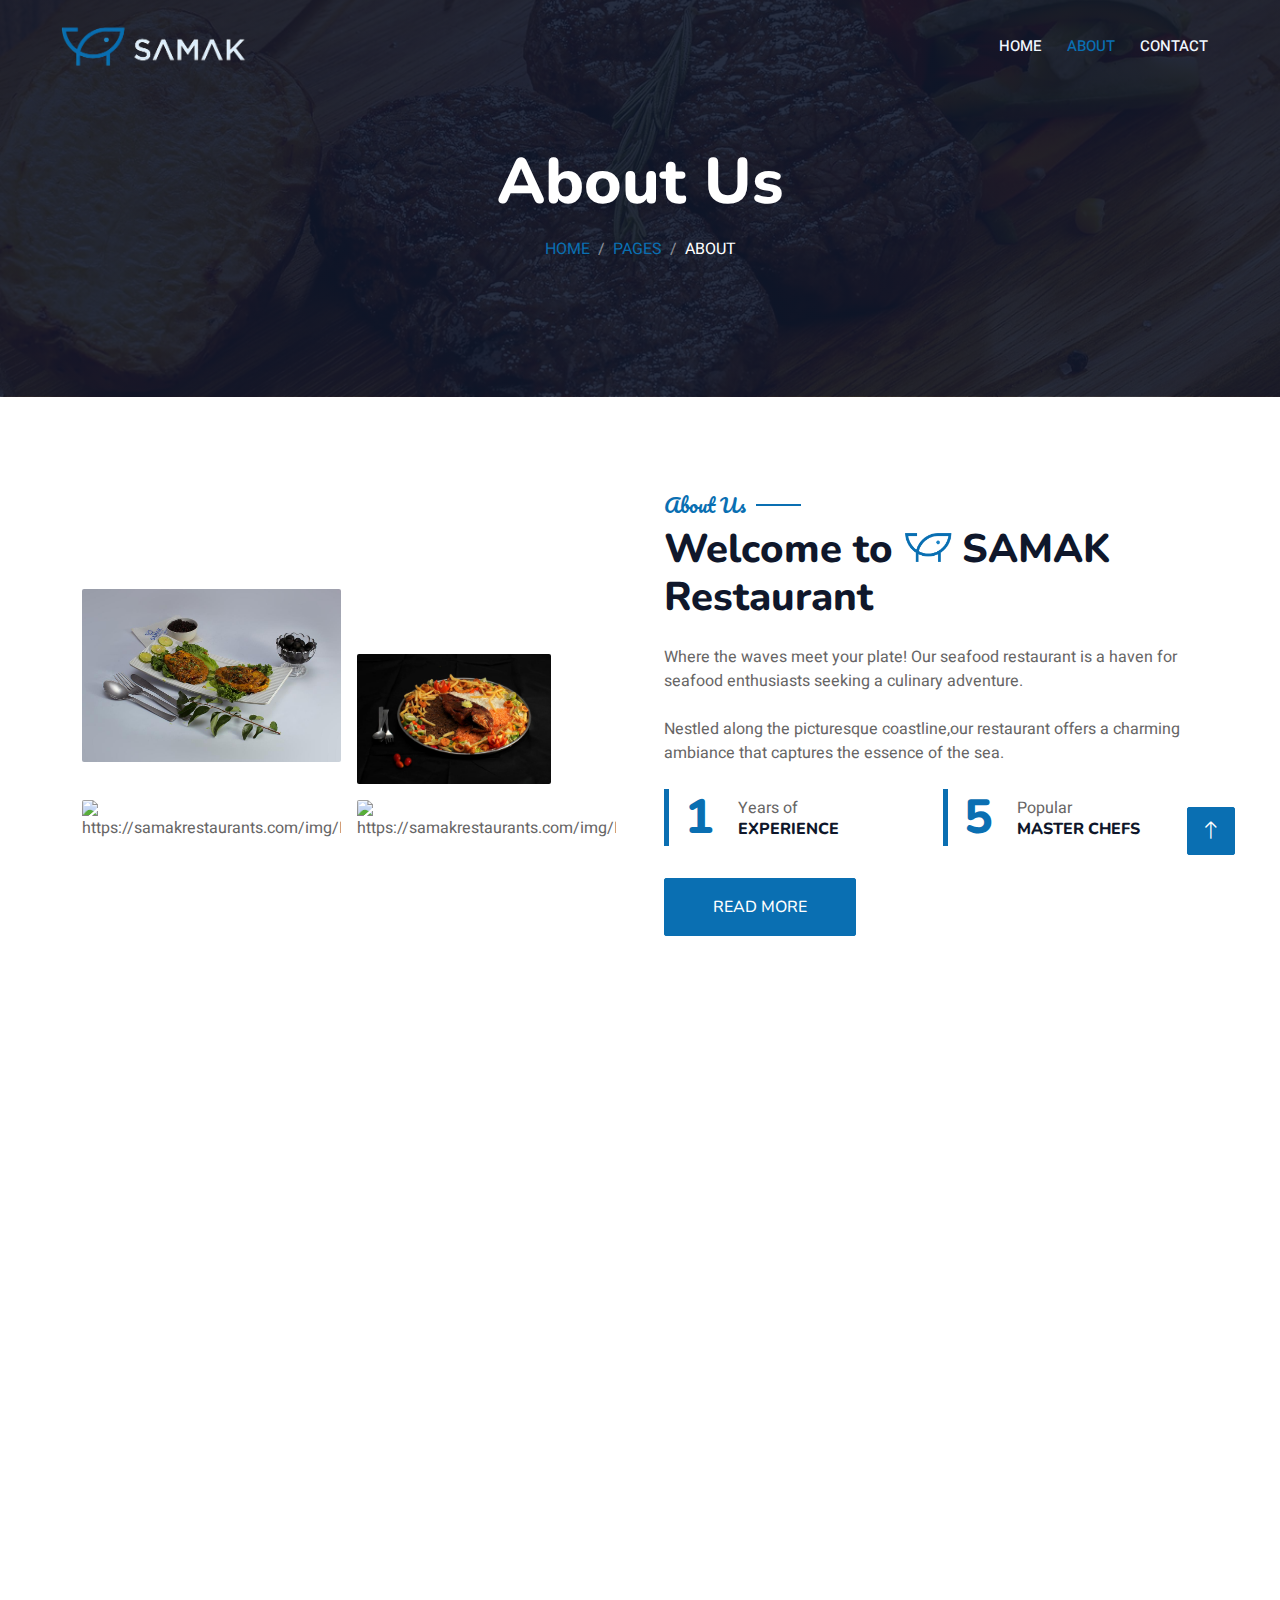
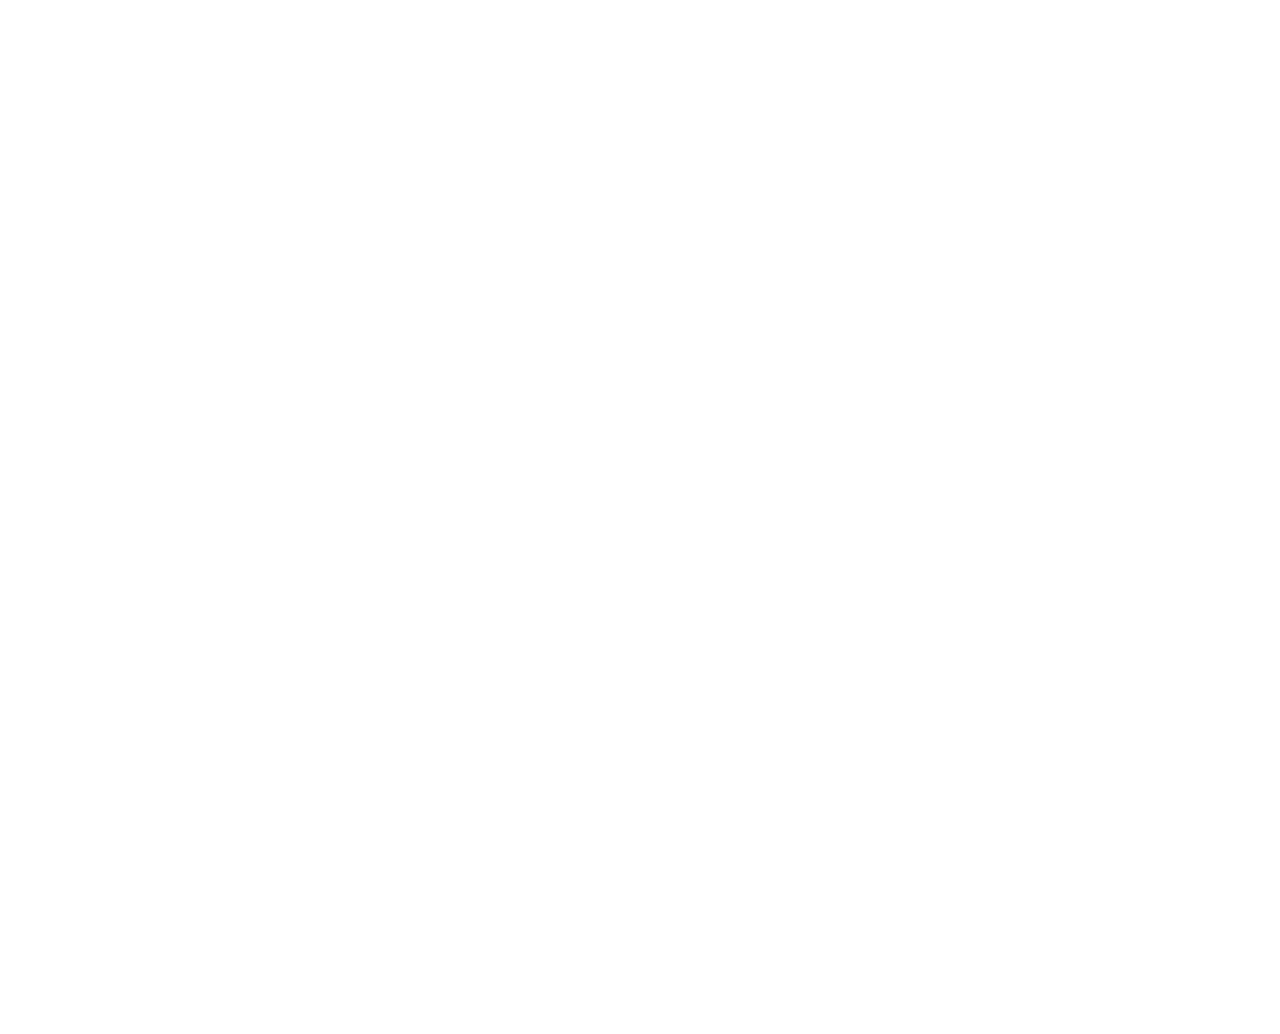
==== commit 4d5bbb0f: "alt and title change test" ====
--- a/about.html
+++ b/about.html
@@ -51,7 +51,7 @@
     <div class=" position-relative p-0">
       <nav class="container-fluid navbar navbar-expand-lg navbar-dark bg-dark px-4 px-lg-5 py-3 py-lg-0">
         <a href="/" class="navbar-brand p-0">
-          <h1 class="text-light m-0"><i class="fa f me-3"><img src="logo/logo.png" alt=""></i></h1>
+          <h1 class="text-light m-0"><i class="fa f me-3"><img src="logo/logo.png" alt="https://samakrestaurants.com/logo/logo.png"></i></h1>
           <!-- <img src="img/logo.png" alt="Logo"> -->
         </a>
         <button class="navbar-toggler" type="button" data-bs-toggle="collapse" data-bs-target="#navbarCollapse">
@@ -100,17 +100,17 @@
           <div class="col-lg-6">
             <div class="row g-3">
               <div class="col-6 text-start">
-                <img class="img-fluid rounded w-100 wow zoomIn" data-wow-delay="0.1s" src="images/13.jpeg" />
+                <img class="img-fluid rounded w-100 wow zoomIn" data-wow-delay="0.1s" src="images/13.jpeg" alt="https://samakrestaurants.com/images/13.jpeg" />
               </div>
               <div class="col-6 text-start">
-                <img class="img-fluid rounded w-75 wow zoomIn" data-wow-delay="0.3s" src="images/17.jpeg"
+                <img class="img-fluid rounded w-75 wow zoomIn" data-wow-delay="0.3s" src="images/17.jpeg " alt=""
                   style="margin-top: 25%" />
               </div>
               <div class="col-6 text-end">
-                <img class="img-fluid rounded w-75 wow zoomIn" data-wow-delay="0.5s" src="img/IMG_6110.png" />
+                <img class="img-fluid rounded w-75 wow zoomIn" data-wow-delay="0.5s" src="img/IMG_6110.png" alt="https://samakrestaurants.com/img/IMG_6110.png"/>
               </div>
               <div class="col-6 text-end">
-                <img class="img-fluid rounded w-100 wow zoomIn" data-wow-delay="0.7s" src="img/IMG_6105.png" />
+                <img class="img-fluid rounded w-100 wow zoomIn" data-wow-delay="0.7s" src="img/IMG_6105.png" alt="https://samakrestaurants.com/img/IMG_6105.png"/>
               </div>
             </div>
           </div>
@@ -120,7 +120,8 @@
             </h5>
             <h1 class="mb-4">
               Welcome to
-              <i class="fa text-primary me-2"><img src="logo/samak_logo.png" alt="" style="width: 50px" /></i>SAMAK
+              <i class="fa text-primary me-2"><img src="logo/samak_logo.png" alt="https://samakrestaurants.com/logo/logo.png
+                " style="width: 50px" /></i>SAMAK
               Restaurant
             </h1>
             <p class="mb-4">
@@ -174,7 +175,7 @@
           <div class="col-lg-3 col-md-6 wow fadeInUp" data-wow-delay="0.1s">
             <div class="team-item text-center rounded overflow-hidden">
               <div class="rounded-circle overflow-hidden m-4">
-                <img class="img-fluid" src="img/pep.png" alt="">
+                <img class="img-fluid" src="img/pep.png" alt="https://samakrestaurants.com/img/pep.png">
               </div>
               <h5 class="mb-0">Salman</h5>
               <small>Seafood Maestro</small>
@@ -188,7 +189,7 @@
           <div class="col-lg-3 col-md-6 wow fadeInUp" data-wow-delay="0.3s">
             <div class="team-item text-center rounded overflow-hidden">
               <div class="rounded-circle overflow-hidden m-4">
-                <img class="img-fluid" src="img/pep.png" alt="">
+                <img class="img-fluid" src="img/pep.png" alt="https://samakrestaurants.com/img/pep.png">
               </div>
               <h5 class="mb-0">Saajan</h5>
               <small>Spice Expert</small>
@@ -202,7 +203,7 @@
           <div class="col-lg-3 col-md-6 wow fadeInUp" data-wow-delay="0.5s">
             <div class="team-item text-center rounded overflow-hidden">
               <div class="rounded-circle overflow-hidden m-4">
-                <img class="img-fluid" src="img/pep.png" alt="">
+                <img class="img-fluid" src="img/pep.png" alt="https://samakrestaurants.com/img/pep.png">
               </div>
               <h5 class="mb-0">Nasim</h5>
               <small>Grill Master</small>
@@ -216,7 +217,7 @@
           <div class="col-lg-3 col-md-6 wow fadeInUp" data-wow-delay="0.7s">
             <div class="team-item text-center rounded overflow-hidden">
               <div class="rounded-circle overflow-hidden m-4">
-                <img class="img-fluid" src="img/pep.png" alt="">
+                <img class="img-fluid" src="img/pep.png" alt="https://samakrestaurants.com/img/pep.png">
               </div>
               <h5 class="mb-0">Shailaja</h5>
               <small>Curry Connoisseur</small>
@@ -244,7 +245,7 @@
             <p>Samak is an absolute gem in Kottakkal! The freshness of their seafood dishes is unparalleled. Every visit
               is a delightful experience, and I can't recommend them enough.</p>
             <div class="d-flex align-items-center">
-              <img class="img-fluid flex-shrink-0 rounded-circle" src="img/t1.jpg" style="width: 50px; height: 50px;">
+              <img class="img-fluid flex-shrink-0 rounded-circle" src="img/t1.jpg" alt="https://samakrestaurants.com/img/t1.jpg" style="width: 50px; height: 50px;">
               <div class="ps-3">
                 <h5 class="mb-1">Basims Plate</h5>
                 <small>Food Blogger</small>
@@ -256,7 +257,7 @@
             <p>I've been a regular at Samak for years, and the quality of their seafood never disappoints. From the
               flavorful curries to the perfectly grilled fish, every dish is a culinary masterpiece.</p>
             <div class="d-flex align-items-center">
-              <img class="img-fluid flex-shrink-0 rounded-circle" src="img/pep.png" style="width: 50px; height: 50px;">
+              <img class="img-fluid flex-shrink-0 rounded-circle" src="img/pep.png" alt="https://samakrestaurants.com/img/pep.png" style="width: 50px; height: 50px;">
               <div class="ps-3">
                 <h5 class="mb-1">Vahid Dubai</h5>
                 <small>Personal Blogger</small>
@@ -268,7 +269,7 @@
             <p>Samak is my go-to spot for authentic seafood in Malappuram. The ambiance is charming, the service is
               excellent, and the food is always fresh and flavorful. Highly recommended!</p>
             <div class="d-flex align-items-center">
-              <img class="img-fluid flex-shrink-0 rounded-circle" src="img/t3.jpg" style="width: 50px; height: 50px;">
+              <img class="img-fluid flex-shrink-0 rounded-circle" src="img/t3.jpg" alt="https://samakrestaurants.com/img/t3.jpg "  style="width: 50px; height: 50px;">
               <div class="ps-3">
                 <h5 class="mb-1">Nadirshah</h5>
                 <small>Indian Actor</small>
@@ -280,7 +281,7 @@
             <p>Eating at Samak is like taking a culinary journey through the flavors of Kerala. Each dish is expertly
               prepared, and the taste is simply divine. A must-visit for seafood lovers!</p>
             <div class="d-flex align-items-center">
-              <img class="img-fluid flex-shrink-0 rounded-circle" src="img/t4.jpg" style="width: 50px; height: 50px;">
+              <img class="img-fluid flex-shrink-0 rounded-circle" src="img/t4.jpg" alt="https://samakrestaurants.com/img/t4.jpg" style="width: 50px; height: 50px;">
               <div class="ps-3">
                 <h5 class="mb-1">Vinod kovoor</h5>
                 <small>Indian Actor</small>
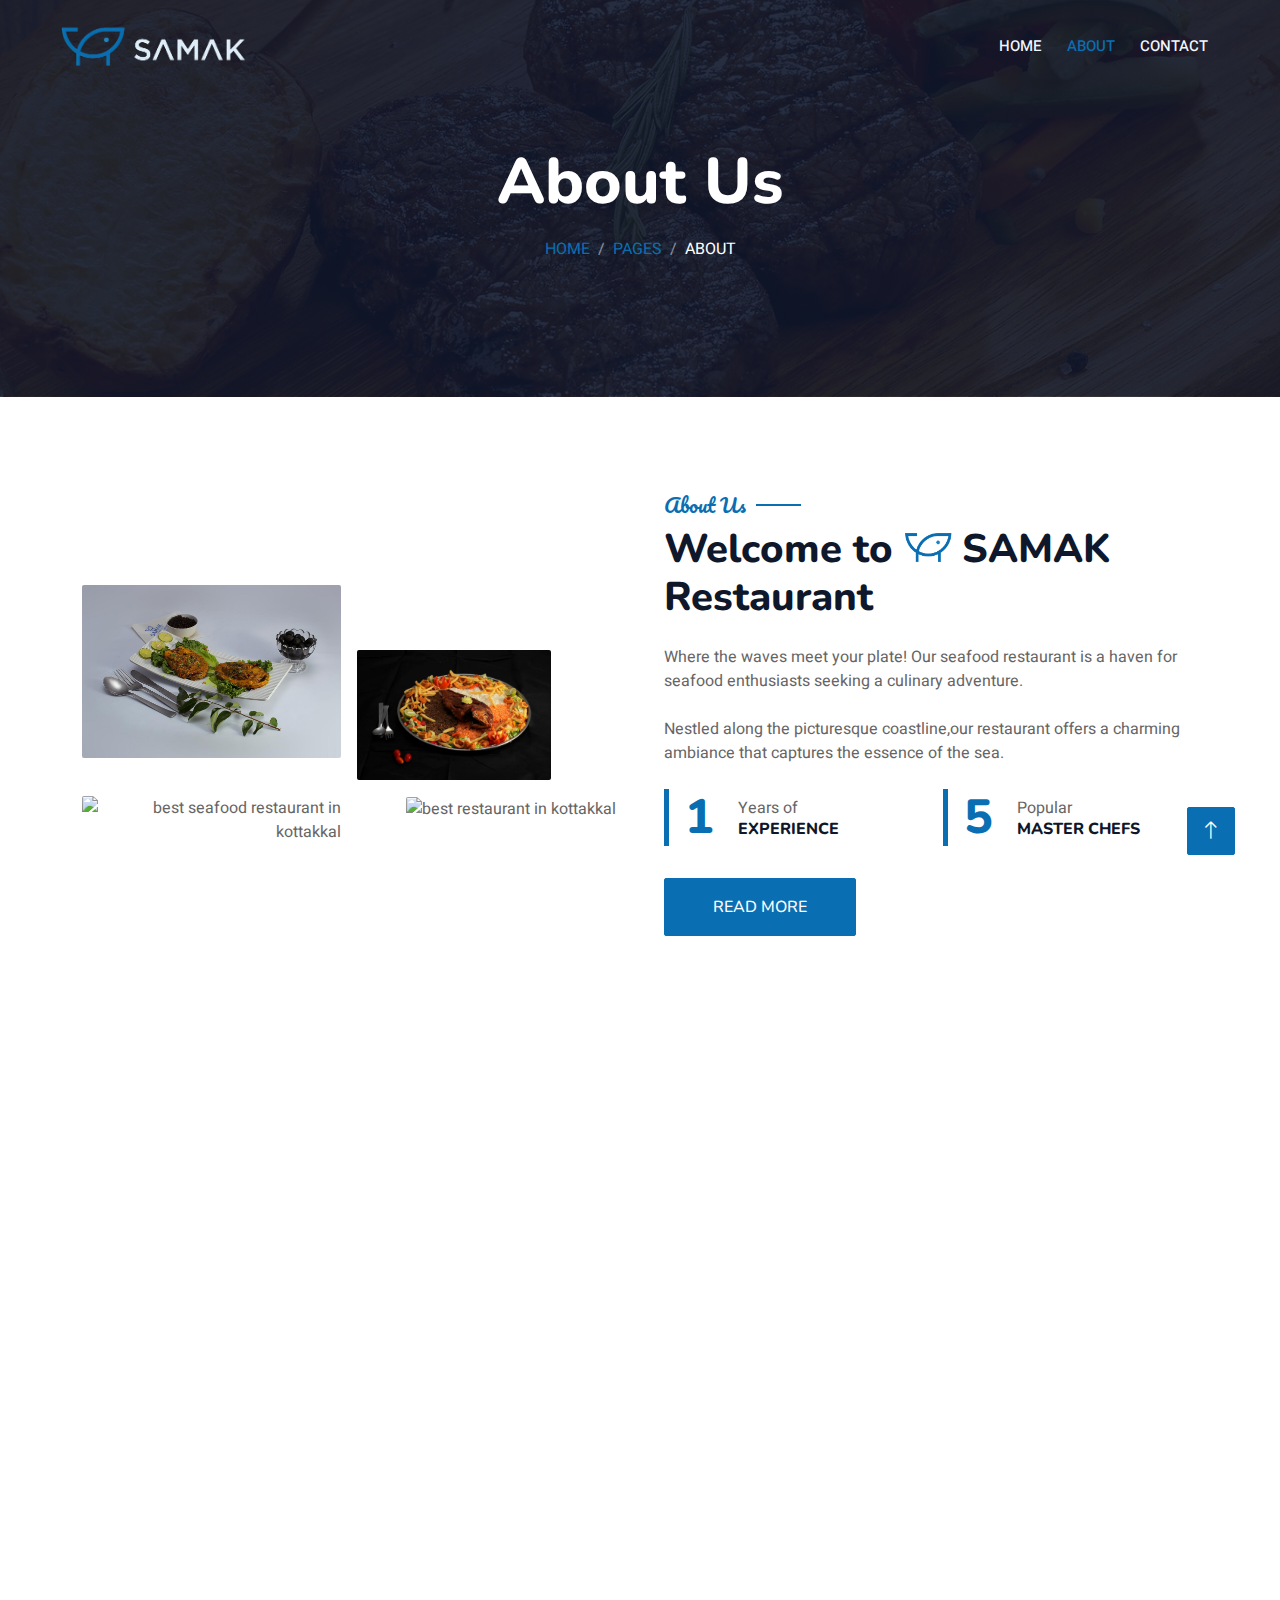
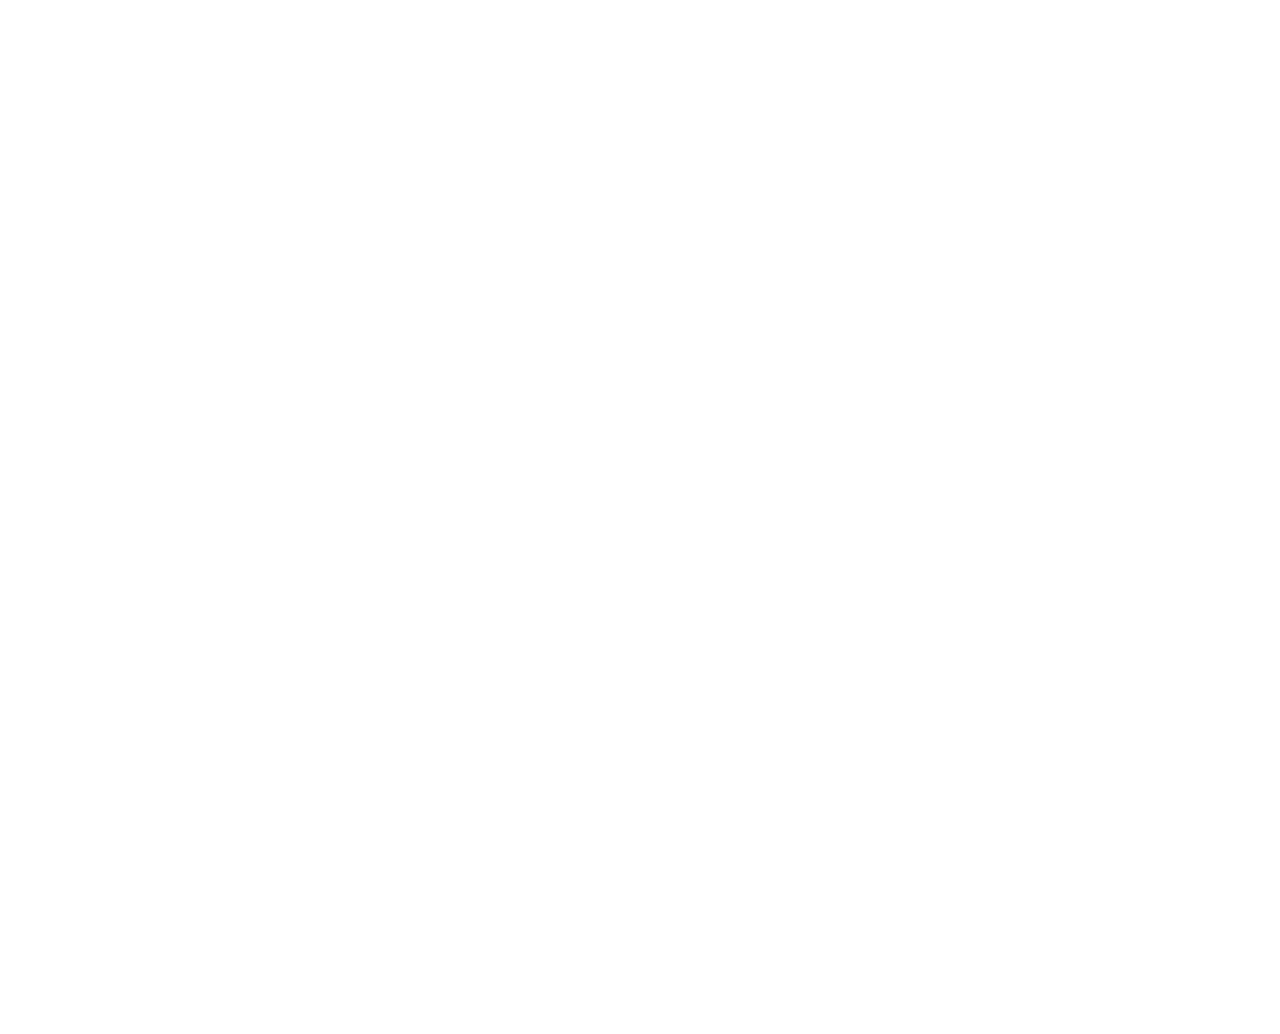
==== commit 2b25d689: "added key words" ====
--- a/about.html
+++ b/about.html
@@ -51,7 +51,7 @@
     <div class=" position-relative p-0">
       <nav class="container-fluid navbar navbar-expand-lg navbar-dark bg-dark px-4 px-lg-5 py-3 py-lg-0">
         <a href="/" class="navbar-brand p-0">
-          <h1 class="text-light m-0"><i class="fa f me-3"><img src="logo/logo.png" alt="https://samakrestaurants.com/logo/logo.png"></i></h1>
+          <h1 class="text-light m-0"><i class="fa f me-3"><img src="logo/logo.png" alt="best seafood restaurant in kottakkal"></i></h1>
           <!-- <img src="img/logo.png" alt="Logo"> -->
         </a>
         <button class="navbar-toggler" type="button" data-bs-toggle="collapse" data-bs-target="#navbarCollapse">
@@ -100,17 +100,17 @@
           <div class="col-lg-6">
             <div class="row g-3">
               <div class="col-6 text-start">
-                <img class="img-fluid rounded w-100 wow zoomIn" data-wow-delay="0.1s" src="images/13.jpeg" alt="https://samakrestaurants.com/images/13.jpeg" />
+                <img class="img-fluid rounded w-100 wow zoomIn" data-wow-delay="0.1s" src="images/13.jpeg" alt="best restaurant in kottakkal" />
               </div>
               <div class="col-6 text-start">
-                <img class="img-fluid rounded w-75 wow zoomIn" data-wow-delay="0.3s" src="images/17.jpeg " alt=""
+                <img class="img-fluid rounded w-75 wow zoomIn" data-wow-delay="0.3s" src="images/17.jpeg " alt="best fish restaurant in kottakkal"
                   style="margin-top: 25%" />
               </div>
               <div class="col-6 text-end">
-                <img class="img-fluid rounded w-75 wow zoomIn" data-wow-delay="0.5s" src="img/IMG_6110.png" alt="https://samakrestaurants.com/img/IMG_6110.png"/>
+                <img class="img-fluid rounded w-75 wow zoomIn" data-wow-delay="0.5s" src="img/IMG_6110.png" alt="best seafood restaurant in kottakkal"/>
               </div>
               <div class="col-6 text-end">
-                <img class="img-fluid rounded w-100 wow zoomIn" data-wow-delay="0.7s" src="img/IMG_6105.png" alt="https://samakrestaurants.com/img/IMG_6105.png"/>
+                <img class="img-fluid rounded w-100 wow zoomIn" data-wow-delay="0.7s" src="img/IMG_6105.png" alt="best restaurant in kottakkal"/>
               </div>
             </div>
           </div>
@@ -120,7 +120,7 @@
             </h5>
             <h1 class="mb-4">
               Welcome to
-              <i class="fa text-primary me-2"><img src="logo/samak_logo.png" alt="https://samakrestaurants.com/logo/logo.png
+              <i class="fa text-primary me-2"><img src="logo/samak_logo.png" alt="best seafood restaurant in kottakkal
                 " style="width: 50px" /></i>SAMAK
               Restaurant
             </h1>
@@ -175,7 +175,7 @@
           <div class="col-lg-3 col-md-6 wow fadeInUp" data-wow-delay="0.1s">
             <div class="team-item text-center rounded overflow-hidden">
               <div class="rounded-circle overflow-hidden m-4">
-                <img class="img-fluid" src="img/pep.png" alt="https://samakrestaurants.com/img/pep.png">
+                <img class="img-fluid" src="img/pep.png" alt="best seafood restaurant in kottakkal">
               </div>
               <h5 class="mb-0">Salman</h5>
               <small>Seafood Maestro</small>
@@ -189,7 +189,7 @@
           <div class="col-lg-3 col-md-6 wow fadeInUp" data-wow-delay="0.3s">
             <div class="team-item text-center rounded overflow-hidden">
               <div class="rounded-circle overflow-hidden m-4">
-                <img class="img-fluid" src="img/pep.png" alt="https://samakrestaurants.com/img/pep.png">
+                <img class="img-fluid" src="img/pep.png" alt="best fish restaurant in kottakkal">
               </div>
               <h5 class="mb-0">Saajan</h5>
               <small>Spice Expert</small>
@@ -203,7 +203,7 @@
           <div class="col-lg-3 col-md-6 wow fadeInUp" data-wow-delay="0.5s">
             <div class="team-item text-center rounded overflow-hidden">
               <div class="rounded-circle overflow-hidden m-4">
-                <img class="img-fluid" src="img/pep.png" alt="https://samakrestaurants.com/img/pep.png">
+                <img class="img-fluid" src="img/pep.png" alt="best restaurant in kottakkal">
               </div>
               <h5 class="mb-0">Nasim</h5>
               <small>Grill Master</small>
@@ -217,7 +217,7 @@
           <div class="col-lg-3 col-md-6 wow fadeInUp" data-wow-delay="0.7s">
             <div class="team-item text-center rounded overflow-hidden">
               <div class="rounded-circle overflow-hidden m-4">
-                <img class="img-fluid" src="img/pep.png" alt="https://samakrestaurants.com/img/pep.png">
+                <img class="img-fluid" src="img/pep.png" alt="best fish restaurant in kottakkal">
               </div>
               <h5 class="mb-0">Shailaja</h5>
               <small>Curry Connoisseur</small>
@@ -245,7 +245,7 @@
             <p>Samak is an absolute gem in Kottakkal! The freshness of their seafood dishes is unparalleled. Every visit
               is a delightful experience, and I can't recommend them enough.</p>
             <div class="d-flex align-items-center">
-              <img class="img-fluid flex-shrink-0 rounded-circle" src="img/t1.jpg" alt="https://samakrestaurants.com/img/t1.jpg" style="width: 50px; height: 50px;">
+              <img class="img-fluid flex-shrink-0 rounded-circle" src="img/t1.jpg" alt="best fish restaurant in kottakkal" style="width: 50px; height: 50px;">
               <div class="ps-3">
                 <h5 class="mb-1">Basims Plate</h5>
                 <small>Food Blogger</small>
@@ -257,7 +257,7 @@
             <p>I've been a regular at Samak for years, and the quality of their seafood never disappoints. From the
               flavorful curries to the perfectly grilled fish, every dish is a culinary masterpiece.</p>
             <div class="d-flex align-items-center">
-              <img class="img-fluid flex-shrink-0 rounded-circle" src="img/pep.png" alt="https://samakrestaurants.com/img/pep.png" style="width: 50px; height: 50px;">
+              <img class="img-fluid flex-shrink-0 rounded-circle" src="img/pep.png" alt="best seafood restaurant in kottakkal" style="width: 50px; height: 50px;">
               <div class="ps-3">
                 <h5 class="mb-1">Vahid Dubai</h5>
                 <small>Personal Blogger</small>
@@ -269,7 +269,7 @@
             <p>Samak is my go-to spot for authentic seafood in Malappuram. The ambiance is charming, the service is
               excellent, and the food is always fresh and flavorful. Highly recommended!</p>
             <div class="d-flex align-items-center">
-              <img class="img-fluid flex-shrink-0 rounded-circle" src="img/t3.jpg" alt="https://samakrestaurants.com/img/t3.jpg "  style="width: 50px; height: 50px;">
+              <img class="img-fluid flex-shrink-0 rounded-circle" src="img/t3.jpg" alt="best seafood restaurant in kottakkal "  style="width: 50px; height: 50px;">
               <div class="ps-3">
                 <h5 class="mb-1">Nadirshah</h5>
                 <small>Indian Actor</small>
@@ -281,7 +281,7 @@
             <p>Eating at Samak is like taking a culinary journey through the flavors of Kerala. Each dish is expertly
               prepared, and the taste is simply divine. A must-visit for seafood lovers!</p>
             <div class="d-flex align-items-center">
-              <img class="img-fluid flex-shrink-0 rounded-circle" src="img/t4.jpg" alt="https://samakrestaurants.com/img/t4.jpg" style="width: 50px; height: 50px;">
+              <img class="img-fluid flex-shrink-0 rounded-circle" src="img/t4.jpg" alt="best restaurant in kottakkal " style="width: 50px; height: 50px;">
               <div class="ps-3">
                 <h5 class="mb-1">Vinod kovoor</h5>
                 <small>Indian Actor</small>
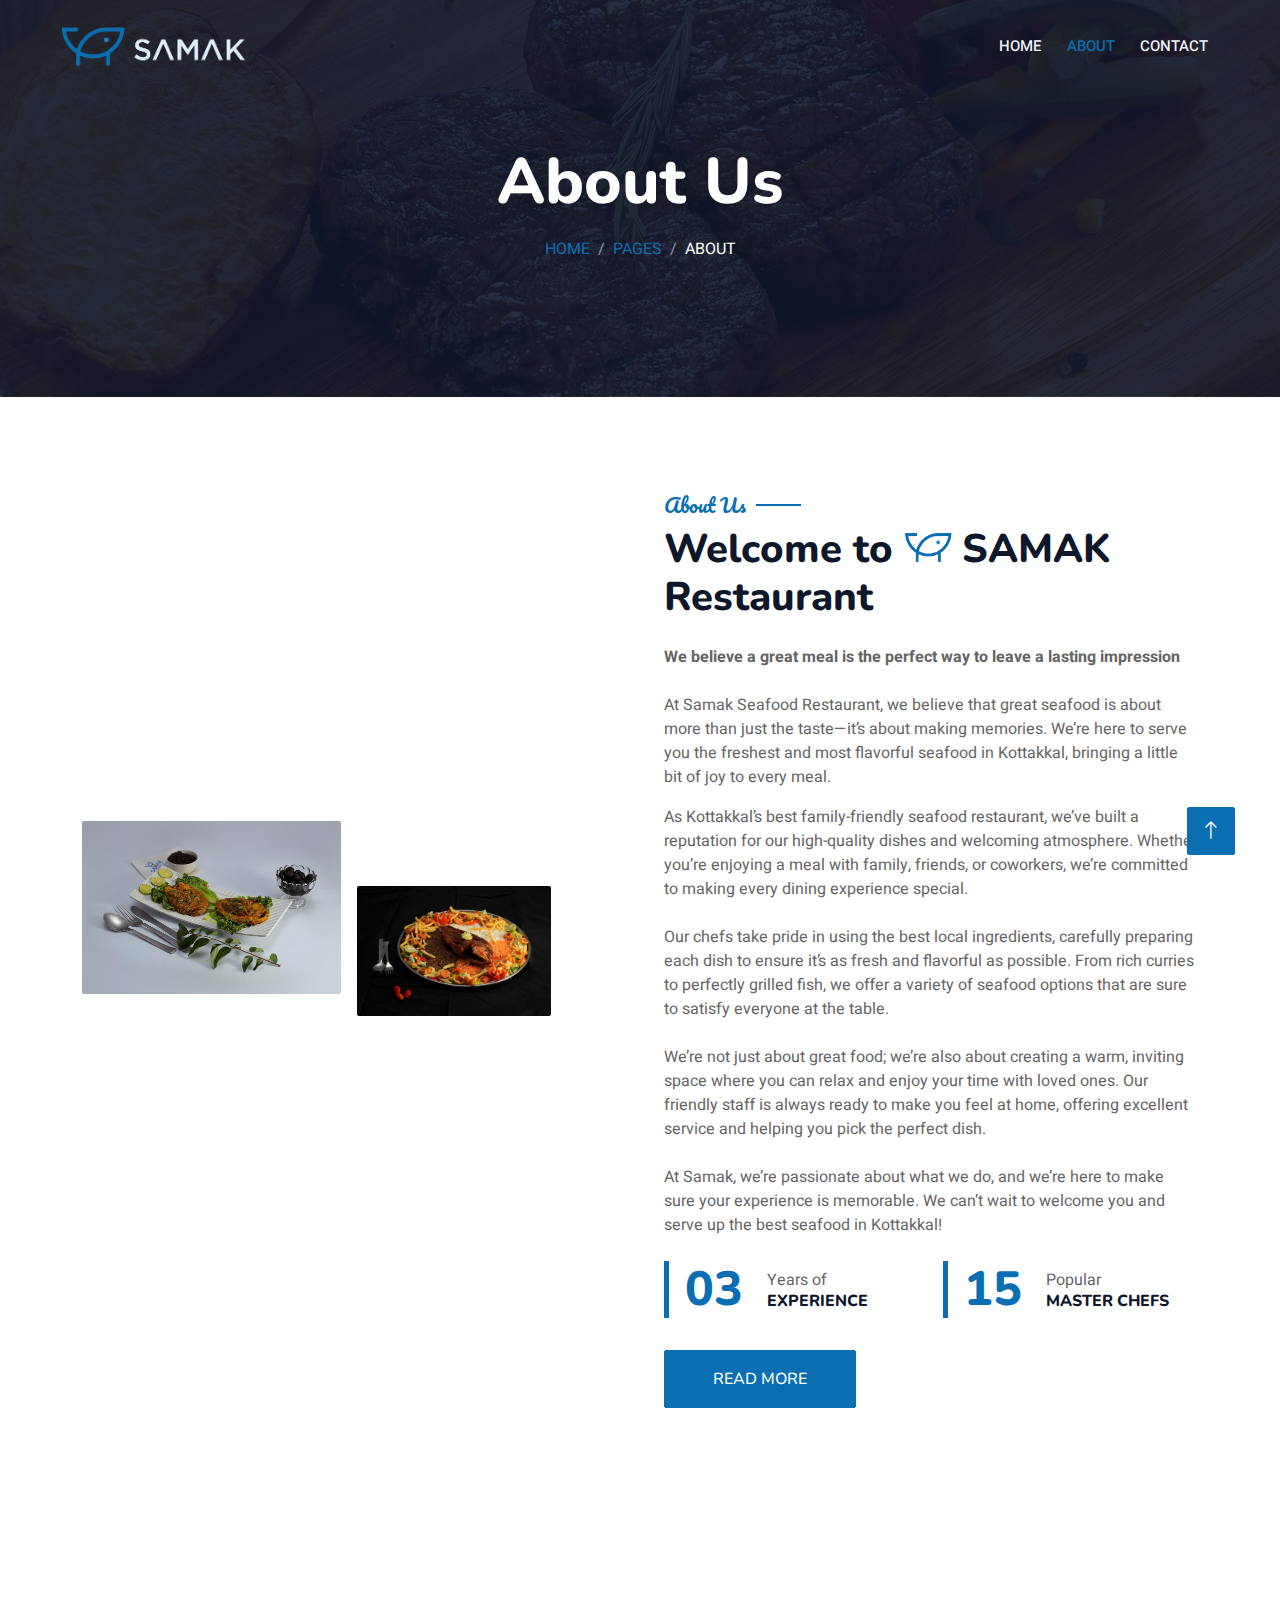
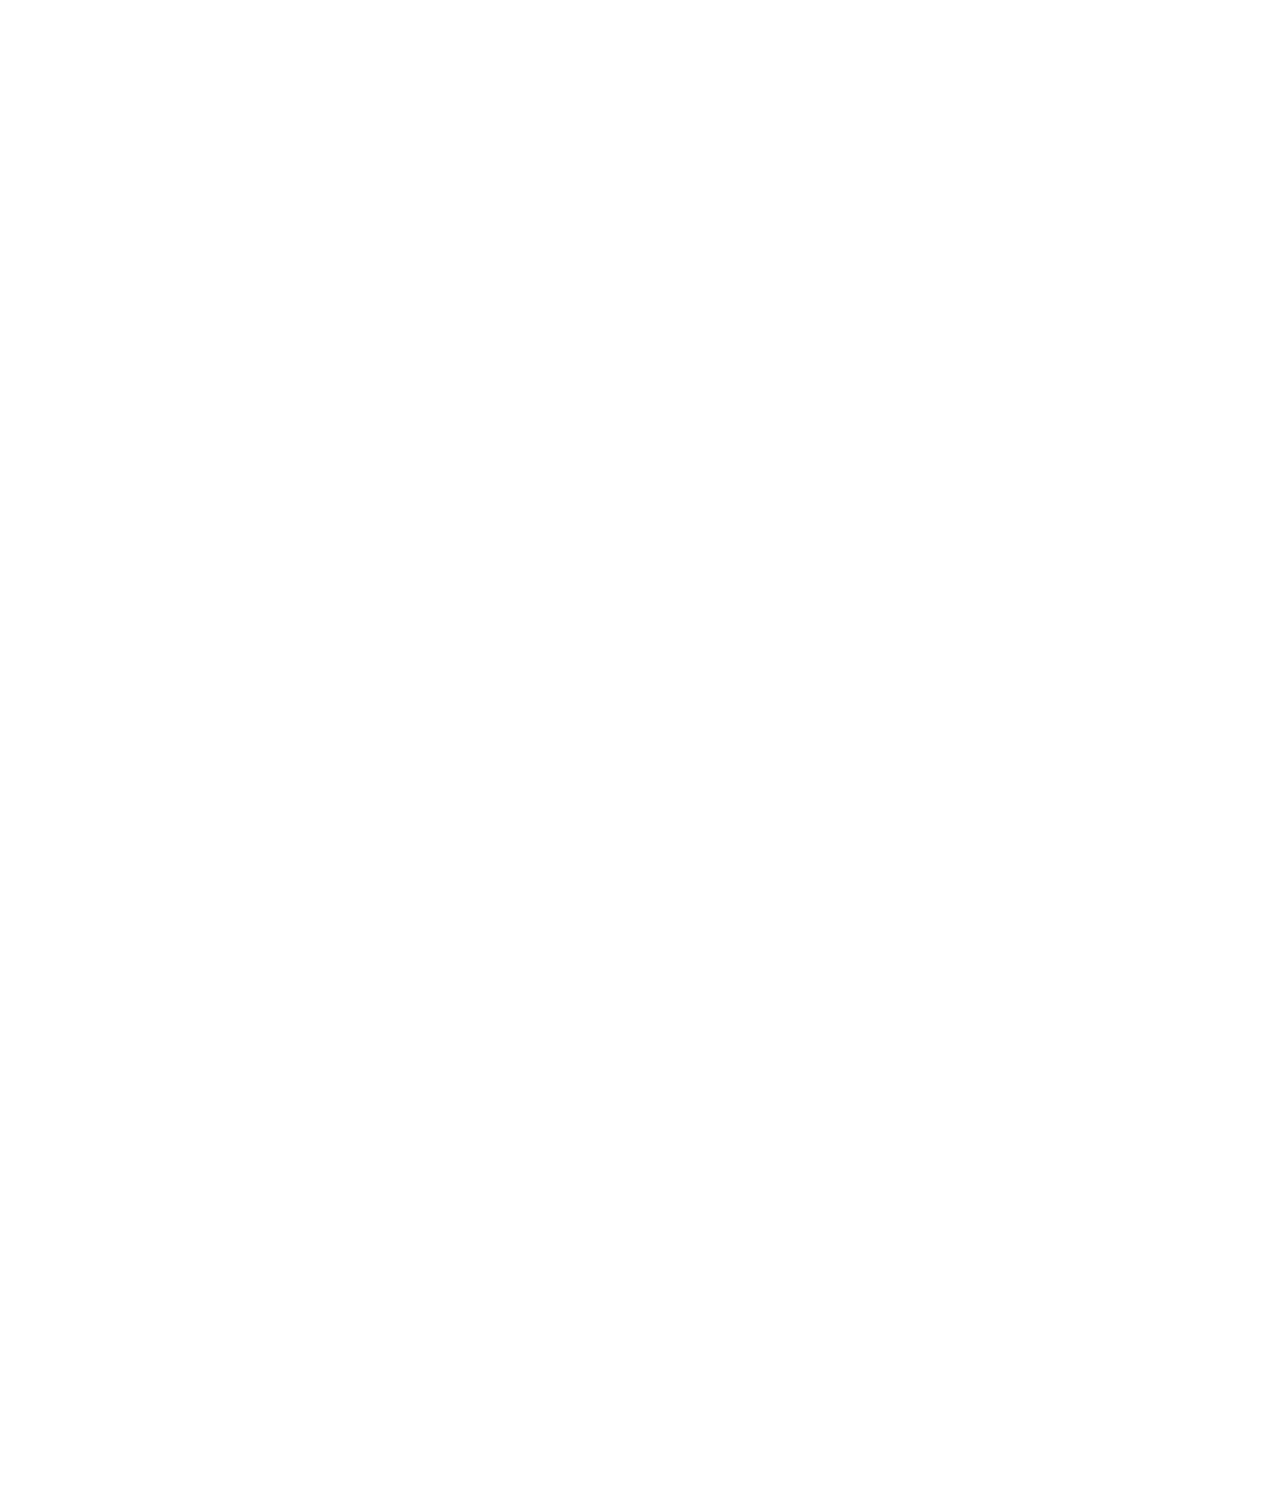
==== commit f022d0e9: "about page content update" ====
--- a/about.html
+++ b/about.html
@@ -125,13 +125,35 @@
               Restaurant
             </h1>
             <p class="mb-4">
-              Where the waves meet your plate! Our seafood restaurant is a
-              haven for seafood enthusiasts seeking a culinary adventure.
-            </p>
-            <p class="mb-4">
-              Nestled along the picturesque coastline,our restaurant offers a
-              charming ambiance that captures the essence of the sea.
-            </p>
+              <b>We believe a great meal is the perfect way to leave a lasting
+                impression</b>
+            </p>
+            <p class="mb-4"><p>
+              At Samak Seafood Restaurant, we believe that great seafood is
+about more than just the taste—it’s about making memories. We’re
+here to serve you the freshest and most flavorful seafood in
+Kottakkal, bringing a little bit of joy to every meal. <br></p>
+
+<div class="mb-4"><p>As Kottakkal’s best family-friendly seafood restaurant, we’ve built a
+  reputation for our high-quality dishes and welcoming atmosphere.
+  Whether you’re enjoying a meal with family, friends, or coworkers,
+  we’re committed to making every dining experience special.</p></div>
+
+  <div class="mb-4"><p>Our chefs take pride in using the best local ingredients, carefully
+    preparing each dish to ensure it’s as fresh and flavorful as possible.
+    From rich curries to perfectly grilled fish, we offer a variety of
+    seafood options that are sure to satisfy everyone at the table.</p></div>
+
+    <div class="mb-4"><p>
+      We’re not just about great food; we’re also about creating a warm,
+inviting space where you can relax and enjoy your time with loved
+ones. Our friendly staff is always ready to make you feel at home,
+offering excellent service and helping you pick the perfect dish.
+    </p></div>
+    <div class="mb-4"><p>At Samak, we’re passionate about what we do, and we’re here to
+      make sure your experience is memorable. We can’t wait to
+      welcome you and serve up the best seafood in Kottakkal!</p></div>
+            
             <div class="row g-4 mb-4">
               <div class="col-sm-6">
                 <div class="d-flex align-items-center border-start border-5 border-primary px-3">
